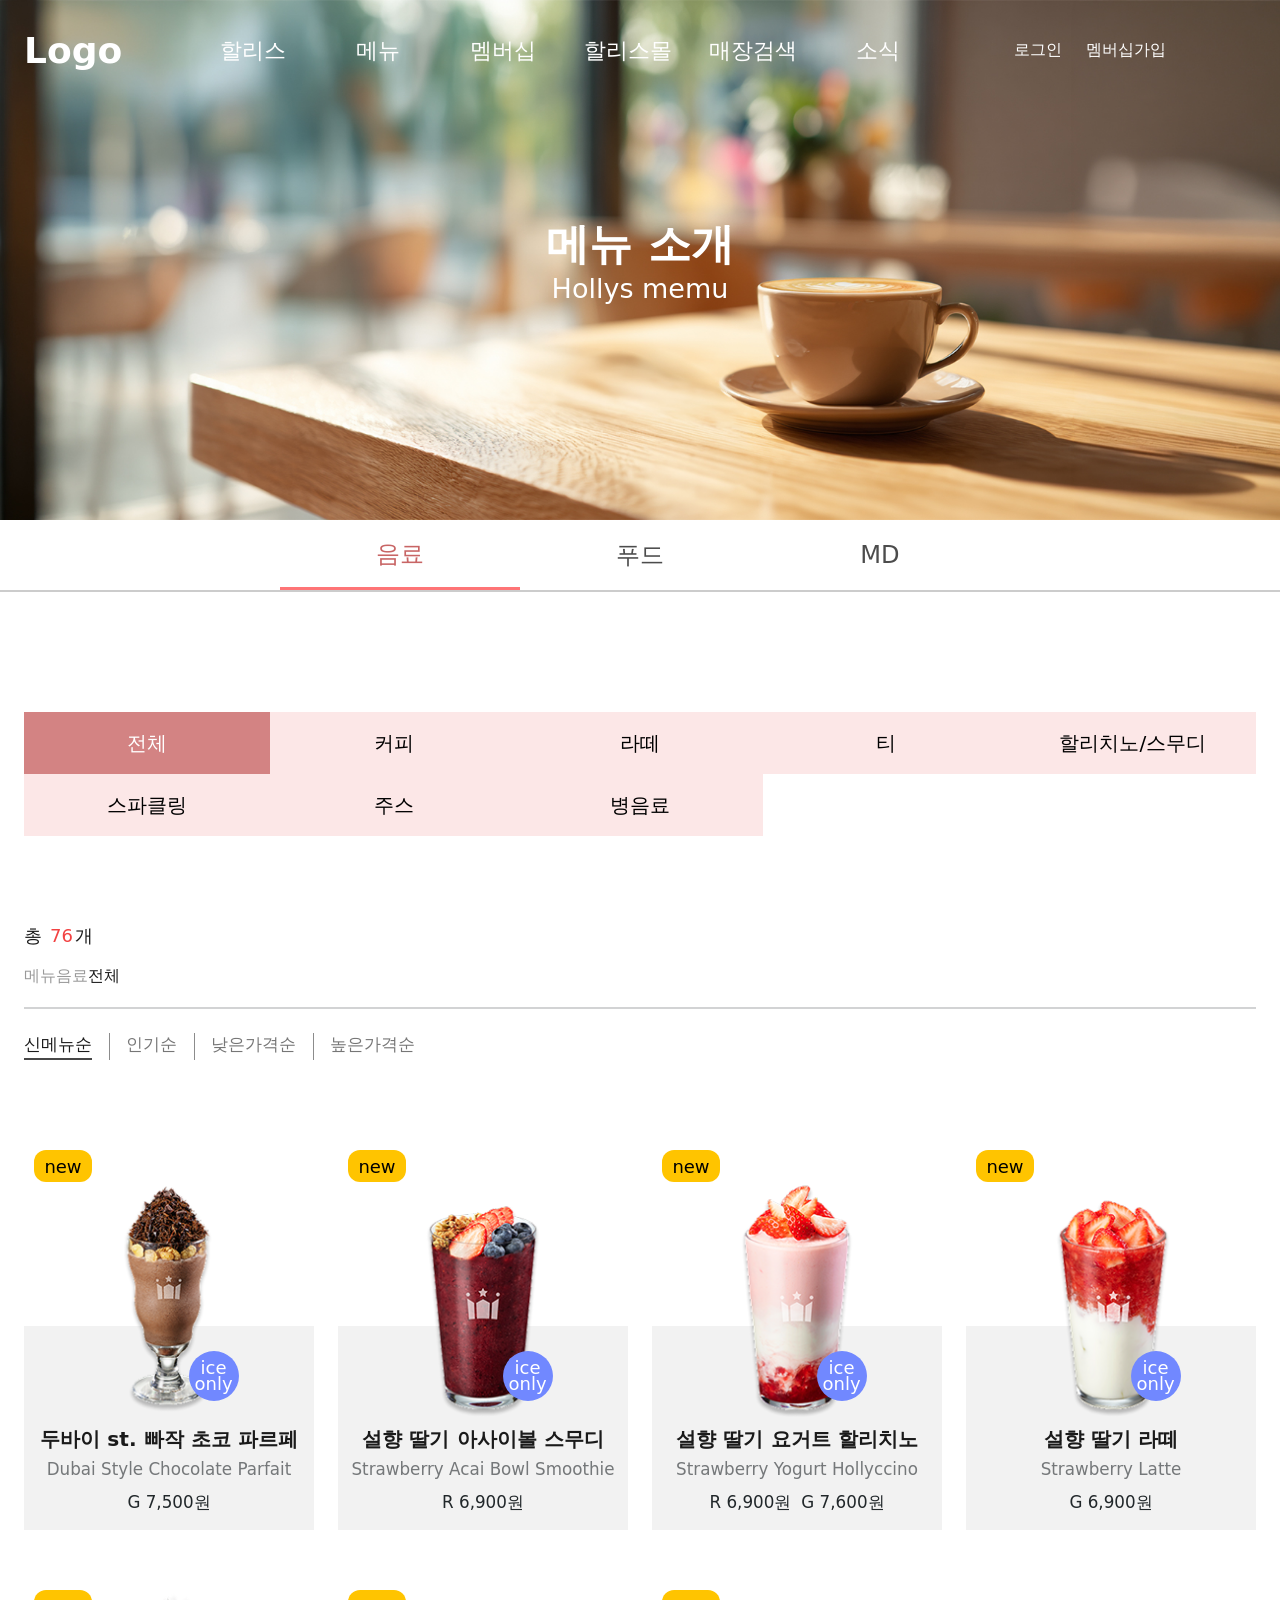
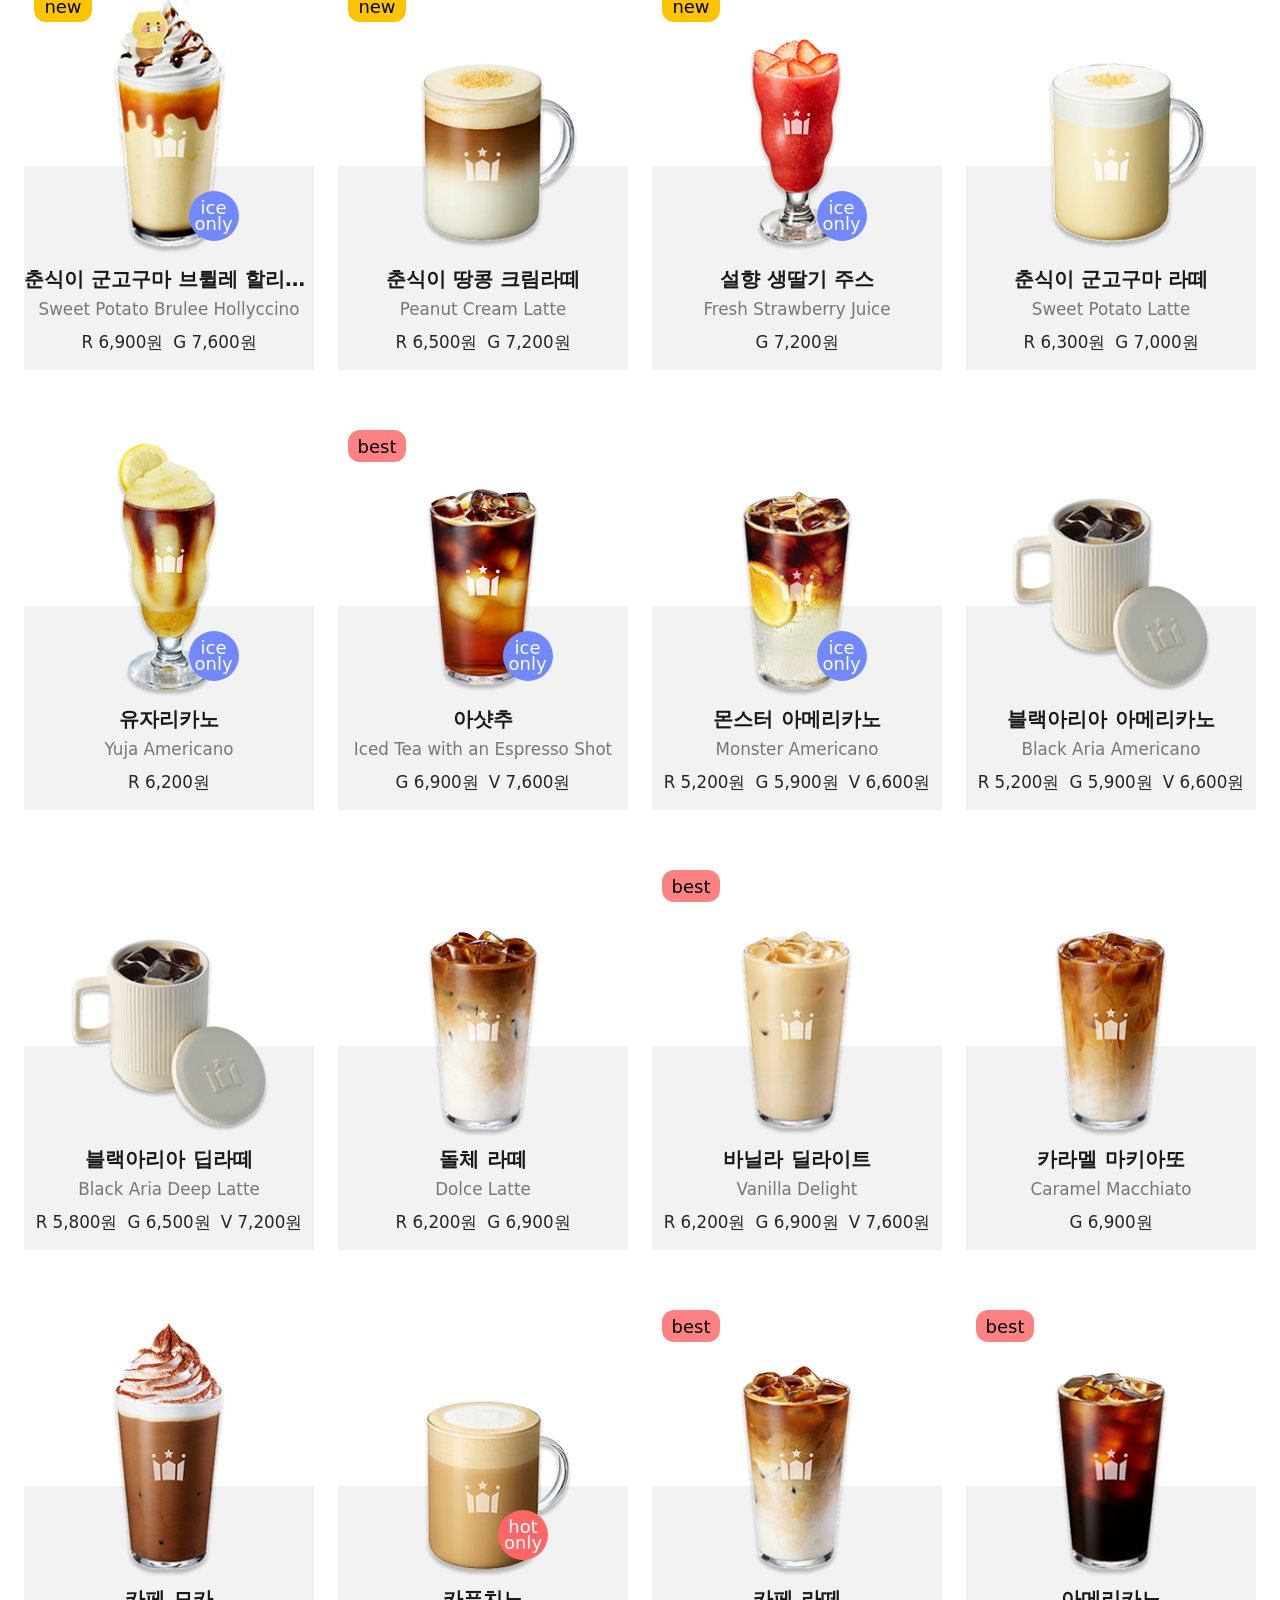
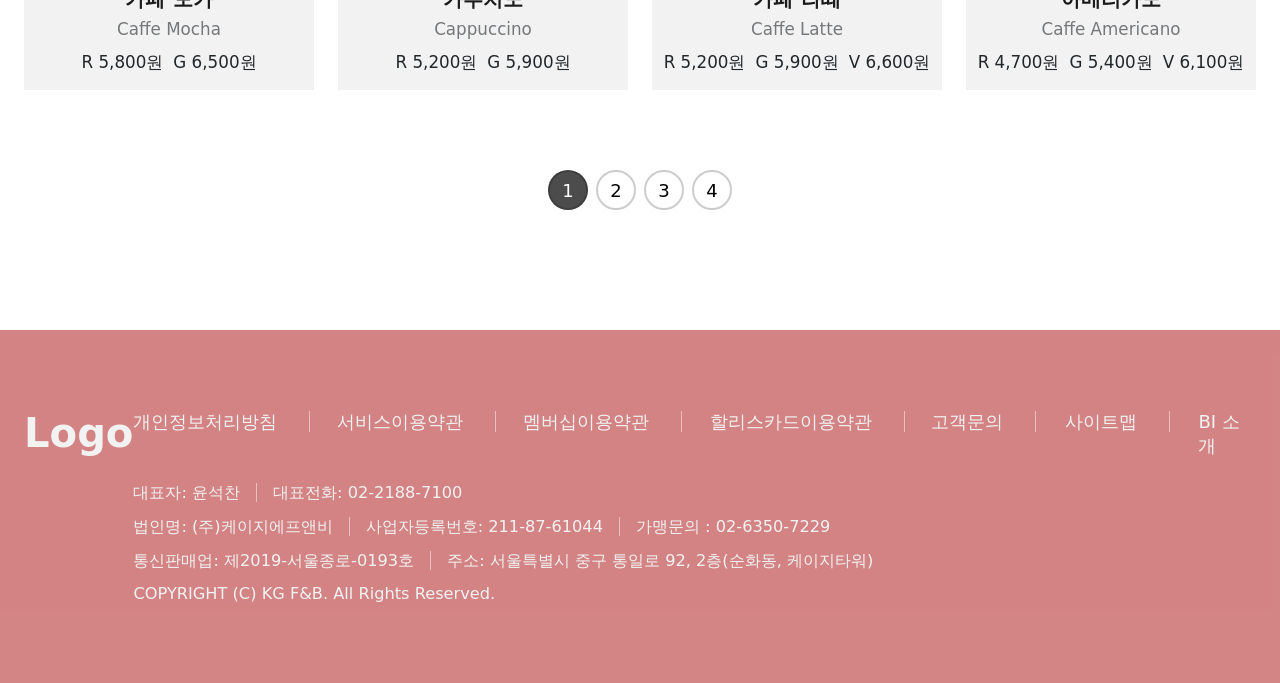
==== memu.html @ ed8d2bb0 "first commit" ====
<!DOCTYPE html>
<html lang="ko">

<head>
   <meta charset="UTF-8">
   <meta name="viewport" content="width=device-width, initial-scale=1.0">
   <meta property="og:title" content="할리스커피 리뉴얼 프로젝트">
   <meta name="keywords" content="할리스, 할리스커피, 카페, 시그니처 음료, 두바이 스타일, 스마트오더, 멤버십, 커피, , 카페라떼, 바닐라딜라이트">
   <meta name="author" content="Yebin - UI/UX Designer">
   <title>hollys</title>
   <link rel="shortcut icon" href="img/favicon.ico" type="image/x-icon">
   <link href="https://cdn.jsdelivr.net/gh/sun-typeface/SUIT@2/fonts/static/woff2/SUIT.css" rel="stylesheet">
   <!-- Basic Icons -->
   <link href="https://cdn.boxicons.com/3.0.8/fonts/basic/boxicons.min.css" rel="stylesheet">
   <!-- Filled Icons -->
   <link href="https://cdn.boxicons.com/3.0.8/fonts/filled/boxicons-filled.min.css" rel="stylesheet">
   <!-- Brand Icons -->
   <link href="https://cdn.boxicons.com/3.0.8/fonts/brands/boxicons-brands.min.css" rel="stylesheet">
   <link href="https://unpkg.com/aos@2.3.1/dist/aos.css" rel="stylesheet">
   <link rel="stylesheet" href="https://cdn.jsdelivr.net/npm/swiper@11/swiper-bundle.min.css" />
   <!-- common css -->
   <link rel="stylesheet" href="css/reset.css">
   <link rel="stylesheet" href="css/common.css">
   <link rel="stylesheet" href="css/common_media.css">
   <!-- 내 css -->
   <link rel="stylesheet" href="css/memu.css">
   <!-- 내 media css -->
   <link rel="stylesheet" href="css/memu_media.css">
   <script src="https://unpkg.com/aos@2.3.1/dist/aos.js"></script>
   <script defer src="https://cdn.jsdelivr.net/npm/@studio-freight/lenis/bundled/lenis.min.js"></script>
   <script src="https://cdn.jsdelivr.net/npm/swiper@11/swiper-bundle.min.js"></script>
   <script src="https://kit.fontawesome.com/588111e4fb.js" crossorigin="anonymous"></script>
   <!-- common js -->
   <script src="js/common.js"></script>
   <!-- 내 js -->
   <script src="js/memu_food_data.js"></script>
   <script src="js/memu.js"></script>
   <script src="js/memu_infocard.js"></script>
</head>

<body>
   <div class="wrap">
      <header id="site_header">
         <div class="inner">
            <div class="logo"><a href="index.html">Logo</a></div>
            <nav>
               <ul class="gnb">
                  <li><a href="#holys">할리스</a>
                     <ul class="sub">
                        <li><a href="#hollys_brand">브랜드 소개</a></li>
                        <li><a href="#hollys_bl">BI</a></li>
                        <li><a href="#hollys_b2b">B2B사업</a></li>
                     </ul>
                  </li>
                  <li><a href="memu.html">메뉴</a>
                     <ul class="sub">
                        <li><a href="memu.html#memu_drink">음료</a></li>
                        <li><a href="memu.html#memu_food">푸드</a></li>
                        <li><a href="memu.html#memu_md">MD</a></li>
                     </ul>
                  </li>
                  <li><a href="#membership">멤버십</a>
                     <ul class="sub">
                        <li><a href="#membership_benefit">앱 혜택</a></li>
                        <li><a href="#membership_grade">멤버십 등급</a></li>
                        <li><a href="#membership_faq">FAQ</a></li>
                     </ul>
                  </li>
                  <li><a href="#hollysmall">할리스몰</a>
                     <ul class="sub">
                        <li><a href="#hollysmall_hollyscard">할리스카드</a></li>
                        <li><a href="#hollysmall_hollyscon">할리스콘</a></li>
                        <li><a href="#hollysmall_smart_store">스마트스토어</a></li>
                     </ul>
                  </li>
                  <li><a href="#store">매장검색</a>
                     <ul class="sub">
                        <li><a href="#s_store">매장검색</a></li>
                     </ul>
                  </li>
                  <li><a href="#news">소식</a>
                     <ul class="sub">
                        <li><a href="#news_event">이벤트</a></li>
                        <li><a href="#news_notice">공지사항</a></li>
                        <li><a href="#news_inquiries">고객문의</a></li>
                     </ul>
                  </li>
               </ul> <!-- //.gnb -->
            </nav>
            <div class="m_menu" id="m_menu" aria-hidden="true">
               <div class="m_menu__overlay"></div>
               <div class="m_menu__panel" role="dialog" aria-modal="true" aria-label="모바일 메뉴">
                  <div class="m_menu__top">
                     <div class="m_menu__logo">Logo</div>
                     <button type="button" class="m_menu__close" aria-label="메뉴 닫기">
                        <i class="bx bx-x bx-flip-vertical"></i>
                     </button>
                  </div> <!-- //.m_menu__top -->

                  <ul class="m_gnb" id="m_gnb">
                     <li>
                        <button type="button" class="m_link">
                           마이페이지 <i class="fa-solid fa-chevron-down"></i>
                        </button>
                        <ul class="m_sub">
                           <li><a href="#my_info">- 정보 관리</a></li>
                           <li><a href="#my_membership">- 나의 멤버십</a></li>
                           <li><a href="#my_coupon">- 소지 쿠폰</a></li>
                           <li><a href="#my_hollyscard">- 나의 할리스카드</a></li>
                           <li><a href="#my_shoppingbag">- 장바구니</a></li>
                        </ul>
                     </li>
                     <li>
                        <button type="button" class="m_link">
                           할리스 <i class="fa-solid fa-chevron-down"></i>
                        </button>
                        <ul class="m_sub">
                           <li><a href="#hollys_brand">- 브랜드 소개</a></li>
                           <li><a href="#hollys_bl">- BI</a></li>
                           <li><a href="#hollys_b2b">- B2B사업</a></li>
                        </ul>
                     </li>

                     <li>
                        <button type="button" class="m_link">
                           메뉴 <i class="fa-solid fa-chevron-down"></i>
                        </button>
                        <ul class="m_sub">
                           <li><a href="memu.html#memu_drink">- 음료</a></li>
                           <li><a href="memu.html#memu_food">- 푸드</a></li>
                           <li><a href="memu.html#memu_md">- MD</a></li>
                        </ul>
                     </li>

                     <li>
                        <button type="button" class="m_link">
                           멤버십 <i class="fa-solid fa-chevron-down"></i>
                        </button>
                        <ul class="m_sub">
                           <li><a href="#membership_benefit">- 앱 혜택</a></li>
                           <li><a href="#membership_grade">- 멤버십 등급</a></li>
                           <li><a href="#membership_faq">- FAQ</a></li>
                        </ul>
                     </li>

                     <li>
                        <button type="button" class="m_link">
                           할리스몰 <i class="fa-solid fa-chevron-down"></i>
                        </button>
                        <ul class="m_sub">
                           <li><a href="#hollysmall_hollyscard">- 할리스카드</a></li>
                           <li><a href="#hollysmall_hollyscon">- 할리스콘</a></li>
                           <li><a href="#hollysmall_smart_store">- 스마트스토어</a></li>
                        </ul>
                     </li>

                     <li>
                        <button type="button" class="m_link">
                           매장찾기 <i class="fa-solid fa-chevron-down"></i>
                        </button>
                        <ul class="m_sub">
                           <li><a href="#s_store">- 매장검색</a></li>
                        </ul>
                     </li>

                     <li>
                        <button type="button" class="m_link">
                           소식 <i class="fa-solid fa-chevron-down"></i>
                        </button>
                        <ul class="m_sub">
                           <li><a href="#news_event">- 이벤트</a></li>
                           <li><a href="#news_notice">- 공지사항</a></li>
                           <li><a href="#news_inquiries">- 고객문의</a></li>
                        </ul>
                     </li>
                  </ul>

                  <div class="m_menu__bottom">
                     <div class="m_menu__cta">
                        <a href="#login" class="m_btn">멤버십 로그인</a>
                        <a href="#signup" class="m_btn m_btn--dark">멤버십 가입</a>
                     </div> <!-- //.m_menu__bottom -->

                     <ul class="m_menu__util">
                        <li class="m_lang_container">
                           <button type="button" class="m_lang_btn">
                              <i class="bx bx-globe-alt"></i>
                              <span>Language</span>
                              <i class="fa-solid fa-chevron-down"></i>
                           </button>
                           <ul class="m_lang_list">
                              <li><a href="#kor">한국어</a></li>
                              <li><a href="#eng">English</a></li>
                              <li><a href="#cha">中国语</a></li>
                           </ul>
                        </li>
                        <li><a href="#shoppingbag"><i class="bx bx-groceries"></i>장바구니</a></li>
                        <li><a href="#Help"><i class="fa-regular fa-circle-question"></i>도움말</a></li>
                        <li><a href="#conditions"><i class="fa-regular fa-circle-user"></i>서비스 이용 약관</a></li>
                     </ul>
                  </div> <!-- //.m_menu__bottom -->
               </div> <!-- //.m_menu__panel -->
            </div> <!-- //.m_menu -->
            <div class="h_right">
               <ul class="right_box">
                  <li><a href="#login">로그인</a></li>
                  <li><a href="#signup">멤버십가입</a></li>
                  <li data-label="마이페이지">
                     <a href="#mypage" class="icon-link">
                        <i class="bx bx-user"></i>
                     </a>
                  </li>
                  <li data-label="장바구니">
                     <a href="#shoppingbag" class="icon-link">
                        <i class="bx bx-shopping-bag"></i>
                     </a>
                  </li>
                  <li data-label="Language" class="lang_container">
                     <a href="javascript:void(0);" class="icon-link lang_btn">
                        <i class="bx bx-globe-alt"></i>
                     </a>
                     <ul class="lang_list">
                        <li><a href="#kor">한국어</a></li>
                        <li><a href="#eng">English</a></li>
                        <li><a href="#cha">中国语</a></li>
                     </ul>
                  </li>
                  <li>
                     <button type="button" class="ham" aria-controls="m_menu" aria-expanded="false">
                        <i class="bx bx-menu-wide"></i>
                     </button>
                  </li>
               </ul>
            </div>
         </div> <!-- //.inner -->
      </header>
      <main>
         <div class="container">
            <div class="top">
            <div class="bg">
               <div class="tit">
                  <h3>메뉴 소개</h3>
                  <p>Hollys memu</p>
               </div>
            </div> <!-- //.bg -->
            <div class="main_tab">
               <div class="inner">
                  <ul class="tab_list">
                     <li><button type="button" class="tab_btn on"  data-tab="memu_drink">음료</button></li>
                     <li><button type="button" class="tab_btn"  data-tab="memu_food">푸드</button></li>
                     <li><button type="button" class="tab_btn"  data-tab="memu_md">MD</button></li>
                  </ul>
               </div> <!-- //.inner -->
            </div> <!-- //main_tab -->
         </div> <!-- //.top -->
         <section  id="memu_drink" class="drink">
            <div class="inner">
               <h3>음료</h3>
               
               <div class="info_con">
                  <ul class="sub_tab">
                     <li><button type="button" class="all">전체</button></li>
                     <li><button type="button" class="caffe">커피</button></li>
                     <li><button type="button" class="latte">라떼</button></li>
                     <li><button type="button" class="tea">티</button></li>
                     <li><button type="button" class="hollyccino_smoothie">할리치노/스무디</button></li>
                     <li><button type="button" class="sparkling">스파클링</button></li>
                     <li><button type="button" class="juice">주스</button></li>
                     <li><button type="button" class="bottle">병음료</button></li>
                  </ul>
                  <div class="filter">
                     <div class="result">
                        <p><span>총</span><em>1</em><span>개</span></p>
                     </div> <!-- //.result -->
                     <div class="path">
                        <p>메뉴</p>
                        <i class="bx bx-chevron-right bx-flip-vertical"></i>
                        <p>음료</p>
                        <i class="bx bx-chevron-right bx-flip-vertical"></i>
                        <p>전체</p>
                     </div> <!-- //.path -->
                  </div> <!-- //.filter -->
                  <div class="sorting">
                     <ul>
                        <li><button type="button" class="new">신메뉴순</button></li>
                        <li><button type="button" class="best">인기순</button></li>
                        <li><button type="button" class="row_price">낮은가격순</button></li>
                        <li><button type="button" class="high_price">높은가격순</button></li>
                     </ul>
                  </div> <!-- //.sorting -->
               </div> <!-- //info_con -->
               <div class="memu_con">
                  <ul class="menu_list">
                     <li data-id="dubaiStyleParfait" class="menu_item new ice_only" data-cat="hollyccino_smoothie" data-price="7500" data-status="new">
                        <a href="#infocard">
                           <div class="img_box">
                              <img src="img/memu_drink/Dubai_Style_Chocolate_Parfait_img.png" alt="두바이 style 빠작 초코 파르페">
                           </div>
                           <div class="txt_box">
                              <div class="name_con">
                                 <strong class="name">두바이 st. 빠작 초코 파르페</strong>
                                 <p class="e_name">Dubai Style Chocolate Parfait</p>
                              </div>
                              <p class="price"><span>G 7,500원</span></p>
                           </div>
                           
                        </a>
                     </li>
                     <li data-id="acaiBowlSmoothie" class="menu_item new ice_only" data-cat="hollyccino_smoothie" data-price="6900" data-status="new">
                        <a href="#infocard">
                           <div class="img_box">
                              <img src="img/memu_drink/Strawberry_Acai_Bowl_Smoothie_img.png" alt="설향 딸기 아사이볼 스무디">
                           </div>
                           <div class="txt_box">
                              <div class="name_con">
                                 <strong class="name">설향 딸기 아사이볼 스무디</strong>
                                 <p class="e_name">Strawberry Acai Bowl Smoothie</p>
                              </div>
                              <p class="price"><span>R 6,900원</span></p>
                           </div>
                           
                        </a>
                     </li>
                     <li data-id="berryYogurtHollyccino" class="menu_item new ice_only" data-cat="hollyccino_smoothie" data-price="6900" data-status="new">
                        <a href="#infocard">
                           <div class="img_box">
                              <img src="img/memu_drink/Strawberry_Yogurt_Hollyccino_img.png" alt="설향 딸기 요거트 할리치노">
                           </div>
                           <div class="txt_box">
                              <div class="name_con">
                                 <strong class="name">설향 딸기 요거트 할리치노</strong>
                                 <p class="e_name">Strawberry Yogurt Hollyccino</p>
                              </div>
                              <p class="price"><span>R 6,900원</span><span>G 7,600원</span></p>
                           </div>
                           
                        </a>
                     </li>
                     <li data-id="strawberryJuice" class="menu_item new ice_only" data-cat="juice" data-price="7200">
                        <a href="#infocard">
                           <div class="img_box">
                              <img src="img/memu_drink/Fresh_Strawberry_Juice_img.png" alt="설향 생딸기 주스">
                           </div>
                           <div class="txt_box">
                              <div class="name_con">
                                 <strong class="name">설향 생딸기 주스</strong>
                                 <p class="e_name">Fresh Strawberry Juice</p>
                              </div>
                              <p class="price"><span>G 7,200원</span></p>
                           </div>
                           
                        </a>
                     </li>
                     <li data-id="strawberryLatte" class="menu_item new ice_only" data-cat="latte" data-price="6900" data-status="new">
                        <a href="#infocard">
                           <div class="img_box">
                              <img src="img/memu_drink/Strawberry_Latte_img.png" alt="설향 딸기 라떼">
                           </div>
                           <div class="txt_box">
                              <div class="name_con">
                                 <strong class="name">설향 딸기 라떼</strong>
                                 <p class="e_name">Strawberry Latte</p>
                              </div>
                              <p class="price"><span>G 6,900원</span></p>
                           </div>
                           
                        </a>
                     </li>
                     <li data-id="potatoBruleeHollyccino" class="menu_item new ice_only" data-cat="hollyccino_smoothie" data-price="6900" data-status="new">
                        <a href="#infocard">
                           <div class="img_box">
                              <img src="img/memu_drink/Sweet_Potato_Brulee_Hollyccino_img.png" alt="춘식이 군고구마 브륄레 할리치노">
                           </div>
                           <div class="txt_box">
                              <div class="name_con">
                                 <strong class="name">춘식이 군고구마 브륄레 할리치노</strong>
                                 <p class="e_name">Sweet Potato Brulee Hollyccino</p>
                              </div>
                              <p class="price"><span>R 6,900원</span><span>G 7,600원</span></p>
                           </div>
                        </a>
                     </li>
                     <li data-id="peanutCreamLatte" class="menu_item new" data-cat="caffe" data-price="6500" data-status="new">
                        <a href="#infocard">
                           <div class="img_box">
                              <img src="img/memu_drink/Peanut_Cream_Latte_img.png" alt="춘식이 땅콩 크림라떼">
                           </div>
                           <div class="txt_box">
                              <div class="name_con">
                                 <strong class="name">춘식이 땅콩 크림라떼</strong>
                                 <p class="e_name">Peanut Cream Latte</p>
                              </div>
                              <p class="price"><span>R 6,500원</span><span>G 7,200원</span></p>
                           </div>
                           
                        </a>
                     </li>
                     <li data-id="sweetPotatoLatte" class="menu_item" data-cat="latte" data-price="6300">
                        <a href="#infocard">
                           <div class="img_box">
                              <img src="img/memu_drink/Sweet_Potato_Latte_img.png" alt="춘식이 군고구마 라떼">
                           </div>
                           <div class="txt_box">
                              <div class="name_con">
                                 <strong class="name">춘식이 군고구마 라떼</strong>
                                 <p class="e_name">Sweet Potato Latte</p>
                              </div>
                              <p class="price"><span>R 6,300원</span><span>G 7,000원</span></p>
                           </div>
                           
                        </a>
                     </li>
                     <li data-id="yujaAmericano" class="menu_item ice_only" data-cat="caffe" data-price="6200">
                        <a href="#infocard">
                           <div class="img_box">
                              <img src="img/memu_drink/Yuja_Americano_img.png" alt="유자리카노">
                           </div>
                           <div class="txt_box">
                              <div class="name_con">
                                 <strong class="name">유자리카노</strong>
                                 <p class="e_name">Yuja Americano</p>
                              </div>
                              <p class="price"><span>R 6,200원</span></p>
                           </div>
                           
                        </a>
                     </li>
                     <li data-id="icedTeaEspressoShot" class="menu_item best ice_only" data-cat="caffe" data-price="6900" data-status="best">
                        <a href="#infocard">
                           <div class="img_box">
                              <img src="img/memu_drink/Iced_Tea_with_an_Espresso_Shot_img.png" alt="아샷추">
                           </div>
                           <div class="txt_box">
                              <div class="name_con">
                                 <strong class="name">아샷추</strong>
                                 <p class="e_name">Iced Tea with an Espresso Shot</p>
                              </div>
                              <p class="price"><span>G 6,900원</span><span>V 7,600원</span></p>
                           </div>
                           
                        </a>
                     </li>
                     <li data-id="monsterAmericano" class="menu_item ice_only" data-cat="caffe" data-price="5200">
                        <a href="#infocard">
                           <div class="img_box">
                              <img src="img/memu_drink/Monster_Americano_img.png" alt="몬스터 아메리카노">
                           </div>
                           <div class="txt_box">
                              <div class="name_con">
                                 <strong class="name">몬스터 아메리카노</strong>
                                 <p class="e_name">Monster Americano</p>
                              </div>
                              <p class="price"><span>R 5,200원</span><span>G 5,900원</span><span>V 6,600원</span></p>
                           </div>
                           
                        </a>
                     </li>
                     <li data-id="blackAria" class="menu_item" data-cat="caffe" data-price="5200">
                        <a href="#infocard">
                           <div class="img_box">
                              <img src="img/memu_drink/Black_Aria_Americano_img.png" alt="블랙아리아 아메리카노">
                           </div>
                           <div class="txt_box">
                              <div class="name_con">
                                 <strong class="name">블랙아리아 아메리카노</strong>
                                 <p class="e_name">Black Aria Americano</p>
                              </div>
                              <p class="price"><span>R 5,200원</span><span>G 5,900원</span><span>V 6,600원</span></p>
                           </div>
                           
                        </a>
                     </li>
                     <li data-id="blackAriaDeepLatte" class="menu_item" data-cat="caffe" data-price="5800">
                        <a href="#infocard">
                           <div class="img_box">
                              <img src="img/memu_drink/Black_Aria_Deep_Latte_img.png" alt="블랙아리아 딥라떼">
                           </div>
                           <div class="txt_box">
                              <div class="name_con">
                                 <strong class="name">블랙아리아 딥라떼</strong>
                                 <p class="e_name">Black Aria Deep Latte</p>
                              </div>
                              <p class="price"><span>R 5,800원</span><span>G 6,500원</span><span>V 7,200원</span></p>
                           </div>
                           
                        </a>
                     </li>
                     <li data-id="dolceLatte" class="menu_item" data-cat="caffe" data-price="6200">
                        <a href="#infocard">
                           <div class="img_box">
                              <img src="img/memu_drink/Dolce_Latte_img.png" alt="돌체 라떼">
                           </div>
                           <div class="txt_box">
                              <div class="name_con">
                                 <strong class="name">돌체 라떼</strong>
                                 <p class="e_name">Dolce Latte</p>
                              </div>
                              <p class="price"><span>R 6,200원</span><span>G 6,900원</span></p>
                           </div>
                           
                        </a>
                     </li>
                     <li data-id="vanillaDelight" class="menu_item best" data-cat="caffe" data-price="6200" data-status="best">
                        <a href="#infocard">
                           <div class="img_box">
                              <img src="img/memu_drink/Vanilla_Delight_img.png" alt="바닐라 딜라이트">
                           </div>
                           <div class="txt_box">
                              <div class="name_con">
                                 <strong class="name">바닐라 딜라이트</strong>
                                 <p class="e_name">Vanilla Delight</p>
                              </div>
                              <p class="price"><span>R 6,200원</span><span>G 6,900원</span><span>V 7,600원</span></p>
                           </div>
                        </a>
                     </li>
                     <li data-id="caramelMacchiato" class="menu_item" data-cat="caffe" data-price="6900">
                        <a href="#infocard">
                           <div class="img_box">
                              <img src="img/memu_drink/Caramel_Macchiato_img.png" alt="카라멜 마키아또">
                           </div>
                           <div class="txt_box">
                              <div class="name_con">
                                 <strong class="name">카라멜 마키아또</strong>
                                 <p class="e_name">Caramel Macchiato</p>
                              </div>
                              <p class="price"><span>G 6,900원</span></p>
                           </div>
                           
                        </a>
                     </li>
                     <li data-id="caffeMocha" class="menu_item" data-cat="caffe" data-price="5800">
                        <a href="#infocard">
                           <div class="img_box">
                              <img src="img/memu_drink/Caffe_Mocha_img.png" alt="카페 모카">
                           </div>
                           <div class="txt_box">
                              <div class="name_con">
                                 <strong class="name">카페 모카</strong>
                                 <p class="e_name">Caffe Mocha</p>
                              </div>
                              <p class="price"><span>R 5,800원</span><span>G 6,500원</span></p>
                           </div>
                           
                        </a>
                     </li>
                     <li data-id="cappuccino" class="menu_item hot_only" data-cat="caffe" data-price="5200">
                        <a href="#infocard">
                           <div class="img_box">
                              <img src="img/memu_drink/Cappuccino_img.png" alt="카푸치노">
                           </div>
                           <div class="txt_box">
                              <div class="name_con">
                                 <strong class="name">카푸치노</strong>
                                 <p class="e_name">Cappuccino</p>
                              </div>
                              <p class="price"><span>R 5,200원</span><span>G 5,900원</span></p>
                           </div>
                           
                        </a>
                     </li>
                     <li data-id="caffeLatte" class="menu_item best" data-cat="caffe" data-price="5200" data-status="best">
                        <a href="#infocard">
                           <div class="img_box">
                              <img src="img/memu_drink/Caffe_Latte_img.png" alt="카페 라떼">
                           </div>
                           <div class="txt_box">
                              <div class="name_con">
                                 <strong class="name">카페 라떼</strong>
                                 <p class="e_name">Caffe Latte</p>
                              </div>
                              <p class="price"><span>R 5,200원</span><span>G 5,900원</span><span>V 6,600원</span></p>
                           </div>
                           
                        </a>
                     </li>
                     <li data-id="americano" class="menu_item best" data-cat="caffe" data-price="4700" data-status="best">
                        <a href="#infocard">
                           <div class="img_box">
                              <img src="img/memu_drink/Caffe_Americano_img.png" alt="아메리카노">
                           </div>
                           <div class="txt_box">
                              <div class="name_con">
                                 <strong class="name">아메리카노</strong>
                                 <p class="e_name">Caffe Americano</p>
                              </div>
                              <p class="price"><span>R 4,700원</span><span>G 5,400원</span><span>V 6,100원</span></p>
                           </div>
                           
                        </a>
                     </li>
                     <li data-id="affogato" class="menu_item ice_only" data-cat="caffe" data-price="6200">
                        <a href="#infocard">
                           <div class="img_box">
                              <img src="img/memu_drink/Affogato_img.png" alt="아포가토">
                           </div>
                           <div class="txt_box">
                              <div class="name_con">
                                 <strong class="name">아포가토</strong>
                                 <p class="e_name">Affogato</p>
                              </div>
                              <p class="price"><span>6,200원</span></p>
                           </div>
                           
                        </a>
                     </li>
                     <li data-id="espresso" class="menu_item hot_only" data-cat="caffe" data-price="4500">
                        <a href="#infocard">
                           <div class="img_box">
                              <img src="img/memu_drink/Espresso_img.png" alt="에스프레소">
                           </div>
                           <div class="txt_box">
                              <div class="name_con">
                                 <strong class="name">에스프레소 (2샷)</strong>
                                 <p class="e_name">Espresso</p>
                              </div>
                              <p class="price"><span>4,500원</span></p>
                           </div>
                           
                        </a>
                     </li>
                     <li data-id="coldBrewDelight" class="menu_item ice_only" data-cat="caffe" data-price="5500">
                        <a href="#infocard">
                           <div class="img_box">
                              <img src="img/memu_drink/Cold_Brew_Delight_img.png" alt="콜드브루 딜라이트">
                           </div>
                           <div class="txt_box">
                              <div class="name_con">
                                 <strong class="name">콜드브루 딜라이트</strong>
                                 <p class="e_name">Cold Brew Delight</p>
                              </div>
                              <p class="price"><span>R 5,500원</span><span>G 7,200원</span><span>V 7,900원</span></p>
                           </div>
                           
                        </a>
                     </li>
                     <li data-id="coldBrewLatte" class="menu_item ice_only" data-cat="caffe" data-price="5600">
                        <a href="#infocard">
                           <div class="img_box">
                              <img src="img/memu_drink/Cold_Brew_Latte_img.png" alt="콜드브루 라떼">
                           </div>
                           <div class="txt_box">
                              <div class="name_con">
                                 <strong class="name">콜드브루 라떼</strong>
                                 <p class="e_name">Cold Brew Latte</p>
                              </div>
                              <p class="price"><span>R 5,600원</span><span>G 6,300원</span><span>V 7,000원</span></p>
                           </div>
                           
                        </a>
                     </li>
                     <li data-id="coldBrew" class="menu_item ice_only" data-cat="caffe" data-price="5000">
                        <a href="#infocard">
                           <div class="img_box">
                              <img src="img/memu_drink/Cold_Brew_img.png" alt="콜드브루">
                           </div>
                           <div class="txt_box">
                              <div class="name_con">
                                 <strong class="name">콜드브루</strong>
                                 <p class="e_name">Cold Brew</p>
                              </div>
                              <p class="price"><span>R 5,000원</span><span>G 5,700원</span><span>V 6,400원</span></p>
                           </div>
                           
                        </a>
                     </li>
                     <li data-id="icedTeaDecaf" class="menu_item ice_only" data-cat="caffe" data-price="5800">
                        <a href="#infocard">
                           <div class="img_box">
                              <img src="img/memu_drink/Iced_Tea_Decaf_Cold_Brew_img.png" alt="디카페인 콜드브루 아샷추">
                           </div>
                           <div class="txt_box">
                              <div class="name_con">
                                 <strong class="name">디카페인 콜드브루 아샷추</strong>
                                 <p class="e_name">Iced Tea + Decaf Cold Brew</p>
                              </div>
                              <p class="price"><span>G 5,800원</span><span>V 6,500원</span></p>
                           </div>
                           
                        </a>
                     </li>
                     <li data-id="decaf" class="menu_item" data-cat="caffe" data-price="5100">
                        <a href="#infocard">
                           <div class="img_box">
                              <img src="img/memu_drink/Decaf_Cold_Brew_img.png" alt="디카페인 콜드브루">
                           </div>
                           <div class="txt_box">
                              <div class="name_con">
                                 <strong class="name">디카페인 콜드브루</strong>
                                 <p class="e_name">Decaf Cold Brew</p>
                              </div>
                              <p class="price"><span>R 5,100원</span><span>G 5,800원</span><span>V 6,500원</span></p>
                           </div>
                           
                        </a>
                     </li>
                     <li data-id="decafLatte" class="menu_item" data-cat="caffe" data-price="5600">
                        <a href="#infocard">
                           <div class="img_box">
                              <img src="img/memu_drink/Decaf_Cold_Brew_Latte_img.png" alt="디카페인 콜드브루 라떼">
                           </div>
                           <div class="txt_box">
                              <div class="name_con">
                                 <strong class="name">디카페인 콜드브루 라떼</strong>
                                 <p class="e_name">Decaf Cold Brew Latte</p>
                              </div>
                              <p class="price"><span>R 5,600원</span><span>G 6,300원</span><span>V 7,000원</span></p>
                           </div>
                           
                        </a>
                     </li>
                     <li data-id="decafVanillaDelight" class="menu_item" data-cat="caffe" data-price="6600">
                        <a href="#infocard">
                           <div class="img_box">
                              <img src="img/memu_drink/Decaf_Cold_Brew_Vanilla_Delight_img.png"
                                 alt="디카페인 콜드브루 바닐라 딜라이트">
                           </div>
                           <div class="txt_box">
                              <div class="name_con">
                                 <strong class="name">디카페인 콜드브루 바닐라 딜라이트</strong>
                                 <p class="e_name">Decaf Cold Brew Vanilla Delight</p>
                              </div>
                              <p class="price"><span>R 6,600원</span><span>G 7,300원</span><span>V 8,000원</span></p>
                           </div>
                           
                        </a>
                     </li>
                     <li data-id="royalMilkBubble" class="menu_item ice_only" data-cat="latte" data-price="6000">
                        <a href="#infocard">
                           <div class="img_box">
                              <img src="img/memu_drink/Royal_Milk_Bubble_Tea_img.png" alt="로얄 밀크 버블티">
                           </div>
                           <div class="txt_box">
                              <div class="name_con">
                                 <strong class="name">로얄 밀크 버블티</strong>
                                 <p class="e_name">Royal Milk Bubble Tea</p>
                              </div>
                              <p class="price"><span>R 6,000원</span><span>G 6,700원</span></p>
                           </div>
                           
                        </a>
                     </li>
                     <li data-id="royalMilkTea" class="menu_item" data-cat="latte" data-price="6000">
                        <a href="#infocard">
                           <div class="img_box">
                              <img src="img/memu_drink/Royal_Milk_Tea_Latte_img.png" alt="로얄 밀크티 라떼">
                           </div>
                           <div class="txt_box">
                              <div class="name_con">
                                 <strong class="name">로얄 밀크티 라떼</strong>
                                 <p class="e_name">Royal Milk Tea Latte</p>
                              </div>
                              <p class="price"><span>R 6,000원</span><span>G 6,700원</span></p>
                           </div>
                           
                        </a>
                     </li>
                     <li data-id="blackSugarBubble" class="menu_item ice_only" data-cat="latte" data-price="5900">
                        <a href="#infocard">
                           <div class="img_box">
                              <img src="img/memu_drink/Black_Sugar_Bubble_Tea_img.png" alt="흑당 버블티">
                           </div>
                           <div class="txt_box">
                              <div class="name_con">
                                 <strong class="name">흑당 버블티</strong>
                                 <p class="e_name">Black Sugar Bubble Tea</p>
                              </div>
                              <p class="price"><span>R 5,900원</span><span>G 6,600원</span></p>
                           </div>
                           
                        </a>
                     </li>
                     <li data-id="matchaLatte" class="menu_item" data-cat="latte" data-price="6000">
                        <a href="#infocard">
                           <div class="img_box">
                              <img src="img/memu_drink/Jeju_Matcha_Latte_img.png" alt="제주 말차 라떼">
                           </div>
                           <div class="txt_box">
                              <div class="name_con">
                                 <strong class="name">제주 말차 라떼</strong>
                                 <p class="e_name">Jeju Matcha Latte</p>
                              </div>
                              <p class="price"><span>R 6,000원</span><span>G 6,700원</span></p>
                           </div>
                           
                        </a>
                     </li>
                     <li data-id="mintChoco" class="menu_item" data-cat="latte" data-price="6100">
                        <a href="#infocard">
                           <div class="img_box">
                              <img src="img/memu_drink/Mint_Chocolate_img.png" alt="민트초코">
                           </div>
                           <div class="txt_box">
                              <div class="name_con">
                                 <strong class="name">민트 초코</strong>
                                 <p class="e_name">Mint Chocolate</p>
                              </div>
                              <p class="price"><span>R 6,100원</span><span>G 6,800원</span></p>
                           </div>
                           
                        </a>
                     </li>
                     <li data-id="hotIcedChoco" class="menu_item best" data-cat="latte" data-price="5900" data-status="best">
                        <a href="#infocard">
                           <div class="img_box">
                              <img src="img/memu_drink/Chocolate_HOT_ICED_img.png" alt="핫 아이스 초코">
                           </div>
                           <div class="txt_box">
                              <div class="name_con">
                                 <strong class="name">핫/아이스 초코</strong>
                                 <p class="e_name">Chocolate HOT/ICED</p>
                              </div>
                              <p class="price"><span>R 5,900원</span><span>G 6,600원</span></p>
                           </div>
                           
                        </a>
                     </li>
                     <li data-id="whiteChoco" class="menu_item" data-cat="latte" data-price="5900">
                        <a href="#infocard">
                           <div class="img_box">
                              <img src="img/memu_drink/White_Chocolate_img.png" alt="화이트초코">
                           </div>
                           <div class="txt_box">
                              <div class="name_con">
                                 <strong class="name">화이트 초코</strong>
                                 <p class="e_name">White Chocolate</p>
                              </div>
                              <p class="price"><span>R 5,900원</span><span>G 6,600원</span></p>
                           </div>
                           
                        </a>
                     </li>
                     <li data-id="redCinnamonVin" class="menu_item" data-cat="tea" data-price="6300">
                        <a href="#infocard">
                           <div class="img_box">
                              <img src="img/memu_drink/Red_Cinnamon_Vin_Chaud_img.png" alt="레드 시나몬 뱅쇼">
                           </div>
                           <div class="txt_box">
                              <div class="name_con">
                                 <strong class="name">레드 시나몬 뱅쇼</strong>
                                 <p class="e_name">Red Cinnamon Vin Chaud</p>
                              </div>
                              <p class="price"><span>R 6,300원</span><span>G 7,000원</span><span>V 7,700원</span></p>
                           </div>
                        </a>
                     </li>
                     <li data-id="icedTea" class="menu_item best ice_only" data-cat="tea" data-price="4700" data-status="best">
                        <a href="#infocard">
                           <div class="img_box">
                              <img src="img/memu_drink/Iced_Tea_img.png" alt="아이스티">
                           </div>
                           <div class="txt_box">
                              <div class="name_con">
                                 <strong class="name">아이스티</strong>
                                 <p class="e_name">Iced Tea</p>
                              </div>
                              <p class="price"><span>G 4,700원</span><span>V 5,400원</span></p>
                           </div>
                           
                        </a>
                     </li>
                     <li data-id="honeyQuince" class="menu_item" data-cat="tea" data-price="5500">
                        <a href="#infocard">
                           <div class="img_box">
                              <img src="img/memu_drink/Honey_Quince_Tea_img.png" alt="꿀모과차">
                           </div>
                           <div class="txt_box">
                              <div class="name_con">
                                 <strong class="name">꿀모과차</strong>
                                 <p class="e_name">Honey Quince Tea</p>
                              </div>
                              <p class="price"><span>R 5,500원</span><span>G 6,200원</span><span>V 6,900원</span></p>
                           </div>
                           
                        </a>
                     </li>
                     <li data-id="lemonGinger" class="menu_item" data-cat="tea" data-price="5500">
                        <a href="#infocard">
                           <div class="img_box">
                              <img src="img/memu_drink/Lemon_Ginger_Tea_img.png" alt="레몬 생강차">
                           </div>
                           <div class="txt_box">
                              <div class="name_con">
                                 <strong class="name">레몬 생강차</strong>
                                 <p class="e_name">Lemon Ginger Tea</p>
                              </div>
                              <p class="price"><span>R 5,500원</span><span>G 6,200원</span><span>V 6,900원</span></p>
                           </div>
                           
                        </a>
                     </li>
                     <li data-id="jujubeGinger" class="menu_item" data-cat="tea" data-price="5500">
                        <a href="#infocard">
                           <div class="img_box">
                              <img src="img/memu_drink/Jujube_Ginger_Tea_img.png" alt="대추 생강차">
                           </div>
                           <div class="txt_box">
                              <div class="name_con">
                                 <strong class="name">대추 생강차</strong>
                                 <p class="e_name">Jujube Ginger Tea</p>
                              </div>
                              <p class="price"><span>R 5,500원</span><span>G 6,200원</span><span>V 6,900원</span></p>
                           </div>
                           
                        </a>
                     </li>
                     <li data-id="jejuLemonApple" class="menu_item best" data-cat="tea" data-status="best" data-price="5800">
                        <a href="#infocard">
                           <div class="img_box">
                              <img src="img/memu_drink/Jeju_Lemon_Apple_Tea_img.png" alt="제주 레몬 애플티">
                           </div>
                           <div class="txt_box">
                              <div class="name_con">
                                 <strong class="name">제주 레몬 애플티</strong>
                                 <p class="e_name">Jeju Lemon Apple Tea</p>
                              </div>
                              <p class="price"><span>R 5,800원</span><span>G 6,500원</span><span>V 7,200원</span></p>
                           </div>
                           
                        </a>
                     </li>
                     <li data-id="pinkPineappleChamomile" class="menu_item best" data-cat="tea" data-status="best" data-price="5700">
                        <a href="#infocard">
                           <div class="img_box">
                              <img src="img/memu_drink/Pink_Pineapple_Chamomile_Tea_img.png" alt="핑크 파인 캐모마일티">
                           </div>
                           <div class="txt_box">
                              <div class="name_con">
                                 <strong class="name">핑크 파인 캐모마일티</strong>
                                 <p class="e_name">Pink Pineapple Chamomile Tea</p>
                              </div>
                              <p class="price"><span>R 5,700원</span><span>G 6,400원</span><span>V 7,100원</span></p>
                           </div>
                           
                        </a>
                     </li>
                     <li data-id="yuzuChamomile" class="menu_item" data-cat="tea" data-price="5700">
                        <a href="#infocard">
                           <div class="img_box">
                              <img src="img/memu_drink/Yuzu_Chamomile_img.png" alt="유자 캐모마일">
                           </div>
                           <div class="txt_box">
                              <div class="name_con">
                                 <strong class="name">유자 캐모마일</strong>
                                 <p class="e_name">Yuzu Chamomile</p>
                              </div>
                              <p class="price"><span>R 5,700원</span><span>G 6,400원</span><span>V 7,100원</span></p>
                           </div>
                           
                        </a>
                     </li>
                     <li data-id="peachEarlGrey" class="menu_item best" data-cat="tea" data-price="5700" data-status="best">
                        <a href="#infocard">
                           <div class="img_box">
                              <img src="img/memu_drink/Peach_Earl_Grey_img.png" alt="복숭아 얼그레이">
                           </div>
                           <div class="txt_box">
                              <div class="name_con">
                                 <strong class="name">복숭아 얼그레이</strong>
                                 <p class="e_name">Peach Earl Grey</p>
                              </div>
                              <p class="price"><span>R 5,700원</span><span>G 6,400원</span><span>V 7,100원</span></p>
                           </div>
                           
                        </a>
                     </li>
                     <li data-id="redGrapefruit" class="menu_item" data-cat="tea" data-price="5300">
                        <a href="#infocard">
                           <div class="img_box">
                              <img src="img/memu_drink/Red_Grapefruit_Tea_img.png" alt="홍자몽차">
                           </div>
                           <div class="txt_box">
                              <div class="name_con">
                                 <strong class="name">홍자몽차</strong>
                                 <p class="e_name">Red Grapefruit Tea</p>
                              </div>
                              <p class="price"><span>R 5,300원</span><span>G 6,000원</span><span>V 6,700원</span></p>
                           </div>
                           
                        </a>
                     </li>
                     <li data-id="hanrabongtangerine" class="menu_item" data-cat="tea" data-price="5300">
                        <a href="#infocard">
                           <div class="img_box">
                              <img src="img/memu_drink/jeju_Hanrabong_tangerine_tea_img.png" alt="제주 한라봉 감귤차">
                           </div>
                           <div class="txt_box">
                              <div class="name_con">
                                 <strong class="name">제주 한라봉 감귤차</strong>
                                 <p class="e_name">jeju Hanrabong tangerine tea</p>
                              </div>
                              <p class="price"><span>R 5,300원</span><span>G 6,000원</span><span>V 6,700원</span></p>
                           </div>
                           
                        </a>
                     </li>
                     <li data-id="goheungYuzu" class="menu_item" data-cat="tea" data-price="5300">
                        <a href="#infocard">
                           <div class="img_box">
                              <img src="img/memu_drink/Goheung_Yuzu_Tea_img.png" alt="고흥 유자차">
                           </div>
                           <div class="txt_box">
                              <div class="name_con">
                                 <strong class="name">고흥 유자차</strong>
                                 <p class="e_name">Goheung Yuzu Tea</p>
                              </div>
                              <p class="price"><span>R 5,300원</span><span>G 6,000원</span><span>V 6,700원</span></p>
                           </div>
                           
                        </a>
                     </li>
                     <li data-id="greenTea" class="menu_item" data-cat="tea" data-price="4900">
                        <a href="#infocard">
                           <div class="img_box">
                              <img src="img/memu_drink/Green_Tea_img.png" alt="해남 녹차">
                           </div>
                           <div class="txt_box">
                              <div class="name_con">
                                 <strong class="name">해남 녹차</strong>
                                 <p class="e_name">Green Tea</p>
                              </div>
                              <p class="price"><span>G 4,900원</span></p>
                           </div>
                           
                        </a>
                     </li>
                     <li data-id="peppermint" class="menu_item" data-cat="tea" data-price="4900">
                        <a href="#infocard">
                           <div class="img_box">
                              <img src="img/memu_drink/Peppermint_Tea_img.png" alt="페퍼민트">
                           </div>
                           <div class="txt_box">
                              <div class="name_con">
                                 <strong class="name">페퍼민트</strong>
                                 <p class="e_name">Peppermint Tea</p>
                              </div>
                              <p class="price"><span>G 4,900원</span></p>
                           </div>
                           
                        </a>
                     </li>
                     <li data-id="chamomile" class="menu_item" data-cat="tea" data-price="4900">
                        <a href="#infocard">
                           <div class="img_box">
                              <img src="img/memu_drink/Chamomile_img.png" alt="캐모마일">
                           </div>
                           <div class="txt_box">
                              <div class="name_con">
                                 <strong class="name">캐모마일</strong>
                                 <p class="e_name">Chamomile</p>
                              </div>
                              <p class="price"><span>G 4,900원</span></p>
                           </div>
                           
                        </a>
                     </li>
                     <li data-id="earlGrey" class="menu_item" data-cat="tea" data-price="4900">
                        <a href="#infocard">
                           <div class="img_box">
                              <img src="img/memu_drink/Earl_Grey_img.png" alt="얼그레이">
                           </div>
                           <div class="txt_box">
                              <div class="name_con">
                                 <strong class="name">얼그레이</strong>
                                 <p class="e_name">Earl Grey</p>
                              </div>
                              <p class="price"><span>G 4,900원</span></p>
                           </div>
                           
                        </a>
                     </li>
                     <li data-id="doublechocochipHollyccino" class="menu_item ice_only" data-cat="hollyccino_smoothie" data-price="6400">
                        <a href="#infocard">
                           <div class="img_box">
                              <img src="img/memu_drink/Double_chocochip_Hollyccino_img.png" alt="더블 초코칩 할리치노">
                           </div>
                           <div class="txt_box">
                              <div class="name_con">
                                 <strong class="name">더블 초코칩 할리치노</strong>
                                 <p class="e_name">Double Chocochip Hollyccino</p>
                              </div>
                              <p class="price"><span>R 6,400원</span><span>G 7,100원</span></p>
                           </div>
                           
                        </a>
                     </li>
                     <li data-id="matchaHollyccino" class="menu_item ice_only" data-cat="hollyccino_smoothie" data-price="6400">
                        <a href="#infocard">
                           <div class="img_box">
                              <img src="img/memu_drink/Jeju_Matcha_Hollyccino_img.png" alt="제주 말차 할리치노">
                           </div>
                           <div class="txt_box">
                              <div class="name_con">
                                 <strong class="name">제주 말차 할리치노</strong>
                                 <p class="e_name">Jeju Matcha Hollyccino</p>
                              </div>
                              <p class="price"><span>R 6,400원</span><span>G 7,100원</span></p>
                           </div>
                           
                        </a>
                     </li>
                     <li data-id="coldbrewHollyccino" class="menu_item ice_only" data-cat="hollyccino_smoothie" data-price="6400">
                        <a href="#infocard">
                           <div class="img_box">
                              <img src="img/memu_drink/Coldbrew_Hollyccino_img.png" alt="콜드브루 할리치노">
                           </div>
                           <div class="txt_box">
                              <div class="name_con">
                                 <strong class="name">콜드브루 할리치노</strong>
                                 <p class="e_name">Coldbrew Hollyccino</p>
                              </div>
                              <p class="price"><span>R 6,400원</span><span>G 7,100원</span></p>
                           </div>
                           
                        </a>
                     </li>
                     <li data-id="mintChocochipHollyccino" class="menu_item ice_only" data-cat="hollyccino_smoothie" data-price="6400">
                        <a href="#infocard">
                           <div class="img_box">
                              <img src="img/memu_drink/Mint_Chocochip_Hollyccino_img.png" alt="민트 초코칩 할리치노">
                           </div>
                           <div class="txt_box">
                              <div class="name_con">
                                 <strong class="name">민트 초코칩 할리치노</strong>
                                 <p class="e_name">Mint Chocochip Hollyccino</p>
                              </div>
                              <p class="price"><span>R 6,400원</span><span>G 7,100원</span></p>
                           </div>
                           
                        </a>
                     </li>
                     <li data-id="berryCheeseCakeHollyccino" class="menu_item best ice_only" data-cat="hollyccino_smoothie" data-price="6400" data-status="best">
                        <a href="#infocard">
                           <div class="img_box">
                              <img src="img/memu_drink/Strawberry_Cheese_Cake_Hollyccino_img.png" alt="딸기 치즈케익 할리치노">
                           </div>
                           <div class="txt_box">
                              <div class="name_con">
                                 <strong class="name">딸기 치즈케익 할리치노</strong>
                                 <p class="e_name">Strawberry Cheese Cake Hollyccino</p>
                              </div>
                              <p class="price"><span>R 6,400원</span><span>G 7,100원</span></p>
                           </div>
                           
                        </a>
                     </li>
                     <li data-id="YogurtHollyccino" class="menu_item ice_only" data-cat="hollyccino_smoothie" data-price="6400">
                        <a href="#infocard">
                           <div class="img_box">
                              <img src="img/memu_drink/Plain_Yogurt_Hollyccino_img.png" alt="플레인 요거트 할리치노">
                           </div>
                           <div class="txt_box">
                              <div class="name_con">
                                 <strong class="name">플레인 요거트 할리치노</strong>
                                 <p class="e_name">Plain Yogurt Hollyccino</p>
                              </div>
                              <p class="price"><span>R 6,400원</span><span>G 7,100원</span></p>
                           </div>
                           
                        </a>
                     </li>
                     <li data-id="peachStrawberryBlended" class="menu_item ice_only" data-cat="hollyccino_smoothie" data-price="5900">
                        <a href="#infocard">
                           <div class="img_box">
                              <img src="img/memu_drink/Peach_Strawberry_Blended_img.png" alt="피치 딸기 블렌디드">
                           </div>
                           <div class="txt_box">
                              <div class="name_con">
                                 <strong class="name">피치 딸기 블렌디드</strong>
                                 <p class="e_name">Peach Strawberry Blended</p>
                              </div>
                              <p class="price"><span>R 5,900원</span></p>
                           </div>
                        </a>
                     </li>
                     <li data-id="appleMangoSmoothie" class="menu_item ice_only" data-cat="hollyccino_smoothie" data-price="6500">
                        <a href="#infocard">
                           <div class="img_box">
                              <img src="img/memu_drink/Apple_Mango_Smoothie_img.png" alt="애플망고 스무디">
                           </div>
                           <div class="txt_box">
                              <div class="name_con">
                                 <strong class="name">애플망고 스무디</strong>
                                 <p class="e_name">Apple Mango Smoothie</p>
                              </div>
                              <p class="price"><span>R 6,500원</span></p>
                           </div>
                        </a>
                     </li>
                     <li data-id="berrySmoothie" class="menu_item ice_only" data-cat="hollyccino_smoothie" data-price="6500">
                        <a href="#infocard">
                           <div class="img_box">
                              <img src="img/memu_drink/Strawberry_Smoothie_img.png" alt="딸기 스무디">
                           </div>
                           <div class="txt_box">
                              <div class="name_con">
                                 <strong class="name">딸기 스무디</strong>
                                 <p class="e_name">Strawberry Smoothie</p>
                              </div>
                              <p class="price"><span>R 6,500원</span></p>
                           </div>
                        </a>
                     </li>
                     <li data-id="lemonade" class="menu_item ice_only" data-cat="sparkling" data-price="5500">
                        <a href="#infocard">
                           <div class="img_box">
                              <img src="img/memu_drink/Lemonade_img.png" alt="레몬에이드">
                           </div>
                           <div class="txt_box">
                              <div class="name_con">
                                 <strong class="name">레몬에이드</strong>
                                 <p class="e_name">Lemonade</p>
                              </div>
                              <p class="price"><span>G 5,500원</span></p>
                           </div>
                           
                        </a>
                     </li>
                     <li data-id="yuzuGrapefruitSparkling" class="menu_item ice_only" data-cat="sparkling" data-price="6200">
                        <a href="#infocard">
                           <div class="img_box">
                              <img src="img/memu_drink/Yuzu_Grapefruit_Sparkling_img.png" alt="유자몽 스파클링">
                           </div>
                           <div class="txt_box">
                              <div class="name_con">
                                 <strong class="name">유자몽 스파클링</strong>
                                 <p class="e_name">Yuzu Grapefruit Sparkling</p>
                              </div>
                              <p class="price"><span>G 6,200원</span></p>
                           </div>
                           
                        </a>
                     </li>
                     <li data-id="peachPlumSparkling" class="menu_item best ice_only" data-cat="sparkling" data-price="6200" data-status="best">
                        <a href="#infocard">
                           <div class="img_box">
                              <img src="img/memu_drink/Peach_Plum_Sparkling_img.png" alt="복숭아 자두 스파클링">
                           </div>
                           <div class="txt_box">
                              <div class="name_con">
                                 <strong class="name">복숭아 자두 스파클링</strong>
                                 <p class="e_name">Peach Plum Sparkling</p>
                              </div>
                              <p class="price"><span>G 6,200원</span></p>
                           </div>
                           
                        </a>
                     </li>
                     <li data-id="greenGrapeSparkling" class="menu_item ice_only" data-cat="sparkling" data-price="6200">
                        <a href="#infocard">
                           <div class="img_box">
                              <img src="img/memu_drink/Green_Grape_Sparkling_img.png" alt="청포도 스파클링">
                           </div>
                           <div class="txt_box">
                              <div class="name_con">
                                 <strong class="name">청포도 스파클링</strong>
                                 <p class="e_name">Green Grape Sparkling</p>
                              </div>
                              <p class="price"><span>G 6,200원</span></p>
                           </div>
                           
                        </a>
                     </li>
                     <li data-id="orangeGrapefruitJuice" class="menu_item ice_only" data-cat="juice" data-price="6600">
                        <a href="#infocard">
                           <div class="img_box">
                              <img src="img/memu_drink/Orange_Grapefruit_Juice_img.png" alt="오렌지 자몽 생과일 주스">
                           </div>
                           <div class="txt_box">
                              <div class="name_con">
                                 <strong class="name">오렌지 자몽 생과일 주스</strong>
                                 <p class="e_name">Orange Grapefruit Juice</p>
                              </div>
                              <p class="price"><span>G 6,600원</span></p>
                           </div>
                           
                        </a>
                     </li>
                     <li data-id="tomatoJuice" class="menu_item ice_only" data-cat="juice" data-price="6600">
                        <a href="#infocard">
                           <div class="img_box">
                              <img src="img/memu_drink/Tomato_Juice_img.png" alt="토마토 생과일 주스">
                           </div>
                           <div class="txt_box">
                              <div class="name_con">
                                 <strong class="name">토마토 생과일 주스</strong>
                                 <p class="e_name">Tomato Juice</p>
                              </div>
                              <p class="price"><span>G 6,600원</span></p>
                           </div>
                           
                        </a>
                     </li>
                     <li data-id="appleBeetJuice" class="menu_item ice_only" data-cat="juice" data-price="6200">
                        <a href="#infocard">
                           <div class="img_box">
                              <img src="img/memu_drink/Apple_Beet_Juice_img.png" alt="사과 비트 착즙 주스">
                           </div>
                           <div class="txt_box">
                              <div class="name_con">
                                 <strong class="name">사과 비트 착즙 주스</strong>
                                 <p class="e_name">Apple Beet Juice</p>
                              </div>
                              <p class="price"><span>R 6,200원</span></p>
                           </div>
                           
                        </a>
                     </li>
                     <li data-id="orangeCarrotJuice" class="menu_item ice_only" data-cat="juice" data-price="6200">
                        <a href="#infocard">
                           <div class="img_box">
                              <img src="img/memu_drink/Orange_Carrot_Juice_img.png" alt="오렌지 당근 착즙 주스">
                           </div>
                           <div class="txt_box">
                              <div class="name_con">
                                 <strong class="name">오렌지 당근 착즙 주스</strong>
                                 <p class="e_name">Orange Carrot Juice</p>
                              </div>
                              <p class="price"><span>R 6,200원</span></p>
                           </div>
                           
                        </a>
                     </li>
                     <li data-id="greenGrapeKaleJuice" class="menu_item ice_only" data-cat="juice" data-price="6200">
                        <a href="#infocard">
                           <div class="img_box">
                              <img src="img/memu_drink/Green_Grape_Kale_Juice_img.png" alt="청포도 케일 착즙 주스">
                           </div>
                           <div class="txt_box">
                              <div class="name_con">
                                 <strong class="name">청포도 케일 착즙 주스</strong>
                                 <p class="e_name">Green Grape Kale Juice</p>
                              </div>
                              <p class="price"><span>R 6,200원</span></p>
                           </div>
                           
                        </a>
                     </li>
                     <li data-id="smooviApple" class="menu_item ice_only" data-cat="bottle" data-price="4500">
                        <a href="#infocard">
                           <div class="img_box">
                              <img src="img/memu_drink/Smoovi_Apple_img.png" alt="스무비 애플">
                           </div>
                           <div class="txt_box">
                              <div class="name_con">
                                 <strong class="name">스무비 애플</strong>
                                 <p class="e_name">Smoovi Apple</p>
                              </div>
                              <p class="price"><span>4,500원</span></p>
                           </div>
                           
                        </a>
                     </li>
                     <li data-id="smooviOrange" class="menu_item ice_only" data-cat="bottle" data-price="4500">
                        <a href="#infocard">
                           <div class="img_box">
                              <img src="img/memu_drink/Smoovi_Orange_img.png" alt="스무비 오렌지">
                           </div>
                           <div class="txt_box">
                              <div class="name_con">
                                 <strong class="name">스무비 오렌지</strong>
                                 <p class="e_name">Smoovi Orange</p>
                              </div>
                              <p class="price"><span>4,500원</span></p>
                           </div>
                           
                        </a>
                     </li>
                     <li data-id="kombuchaShineMuscat" class="menu_item ice_only" data-cat="bottle" data-price="3900">
                        <a href="#infocard">
                           <div class="img_box">
                              <img src="img/memu_drink/Kombucha_Shine_Muscat_img.png" alt="할리스 콤부차 샤인머스캣">
                           </div>
                           <div class="txt_box">
                              <div class="name_con">
                                 <strong class="name">할리스 콤부차 샤인머스캣</strong>
                                 <p class="e_name">Kombucha Shine Muscat</p>
                              </div>
                              <p class="price"><span>3,900원</span></p>
                           </div>
                           
                        </a>
                     </li>
                     <li data-id="kombuchaPeachberry" class="menu_item ice_only" data-cat="bottle" data-price="3900">
                        <a href="#infocard">
                           <div class="img_box">
                              <img src="img/memu_drink/Kombucha_Peach_Strawberry_img.png" alt="할리스 콤부차 피치딸기">
                           </div>
                           <div class="txt_box">
                              <div class="name_con">
                                 <strong class="name">할리스 콤부차 피치딸기</strong>
                                 <p class="e_name">Kombucha Peach Strawberry</p>
                              </div>
                              <p class="price"><span>3,900원</span></p>
                           </div>
                           
                        </a>
                     </li>
                     <li data-id="sparklingWaterLemonLime" class="menu_item ice_only" data-cat="bottle" data-price="2900">
                        <a href="#infocard">
                           <div class="img_box">
                              <img src="img/memu_drink/Sparkling_Water_Lemon_Lime_img.png" alt="할리스 탄산수 레몬 라임">
                           </div>
                           <div class="txt_box">
                              <div class="name_con">
                                 <strong class="name">할리스 탄산수 레몬 라임</strong>
                                 <p class="e_name">Sparkling Water Lemon Lime</p>
                              </div>
                              <p class="price"><span>2,900원</span></p>
                           </div>
                           
                        </a>
                     </li>
                     <li data-id="sparklingwaterPlain" class="menu_item ice_only" data-cat="bottle" data-price="2900">
                        <a href="#infocard">
                           <div class="img_box">
                              <img src="img/memu_drink/Sparkling_water_Plain_img.png" alt="할리스 탄산수 플레인">
                           </div>
                           <div class="txt_box">
                              <div class="name_con">
                                 <strong class="name">할리스 탄산수 플레인</strong>
                                 <p class="e_name">Sparkling water Plain</p>
                              </div>
                              <p class="price"><span>2,900원</span></p>
                           </div>
                           
                        </a>
                     </li>
                  </ul>
               </div> <!-- //.memu_con -->
               <div class="pagenation">
                  <div class="left">
                     <button type="button"><i class="bx bx-chevrons-left"></i></button>
                     <button type="button"><i class="bx bx-chevron-left"></i></button>
                  </div> <!-- //.left -->
                  <div class="num_page">
                     <button type="button">1</button>
                     <button type="button">2</button>
                     <button type="button">3</button>
                     <button type="button">4</button>
                     <button type="button">5</button>
                  </div> <!-- //.num_page -->
                  <div class="right">
                     <button type="button"><i class="bx bx-chevron-right"></i></button>
                     <button type="button"><i class="bx bx-chevrons-right"></i></button>
                  </div> <!-- //.right -->
               </div> <!-- //.pagenation -->
            </div> <!-- //.inner -->
         </section>
         <section id="memu_food" class="food">
            <div class="inner">
               <h3>푸드</h3>
               <div class="info_con">
                  <ul class="sub_tab">
                     <li><button type="button" class="all">전체</button></li>
                     <li><button type="button" class="bakery">베이커리</button></li>
                     <li><button type="button" class="delhi">델리</button></li>
                     <li><button type="button" class="cake">케이크</button></li>
                     <li><button type="button" class="snacks">스낵</button></li>
                  </ul>
                  <div class="filter">
                     <div class="result">
                        <p><span>총</span><em>0</em><span>개</span></p>
                     </div> <!-- //.result -->
                     <div class="path">
                        <p>메뉴</p>
                        <i class="bx bx-chevron-right bx-flip-vertical"></i>
                        <p>음료</p>
                        <i class="bx bx-chevron-right bx-flip-vertical"></i>
                        <p>전체</p>
                     </div> <!-- //.path -->
                  </div> <!-- //.filter -->
                  <div class="sorting">
                     <ul>
                        <li><button type="button" class="new">신메뉴순</button></li>
                        <li><button type="button" class="best">인기순</button></li>
                        <li><button type="button" class="row_price">낮은가격순</button></li>
                        <li><button type="button" class="high_price">높은가격순</button></li>
                     </ul>
                  </div> <!-- //.sorting -->
               </div> <!-- //info_con -->
               <div class="memu_con">
                  <ul class="menu_list">
                     <li class="menu_item new" data-cat="bakery" data-price="7900" data-status="new">
                        <a href="#infocard">
                           <div class="img_box">
                              <img src="img/memu_drink/Dubai_Style_Chewy_Chocolate_Bread_img.png" alt="두바이 쫀득 초코식빵">
                           </div>
                           <div class="txt_box">
                              <div class="name_con">
                                 <strong class="name">두바이 쫀득 초코식빵</strong>
                                 <p class="e_name">Dubai Style Chewy Chocolate Bread</p>
                              </div>
                              <p class="price"><span>7,900원</span></p>
                           </div>
                        </a>
                     </li>
                  </ul>
               </div> <!-- //.memu_con -->
            </div> <!-- //.inner -->
            <div class="pagenation">
               <div class="left">
                  <button type="button"><i class="bx bx-chevrons-left"></i></button>
                  <button type="button"><i class="bx bx-chevron-left"></i></button>
               </div> <!-- //.left -->
               <div class="num_page">
                  <button type="button">1</button>
                  <button type="button">2</button>
                  <button type="button">3</button>
                  <button type="button">4</button>
                  <button type="button">5</button>
               </div> <!-- //.num_page -->
               <div class="right">
                  <button type="button"><i class="bx bx-chevron-right"></i></button>
                  <button type="button"><i class="bx bx-chevrons-right"></i></button>
               </div> <!-- //.right -->
            </div> <!-- //.pagenation -->
         </section>
         <section id="memu_md" class="md">
            <div class="inner">
               <h3>MD</h3>
               <div class="info_con">
                  <ul class="sub_tab">
                     <li><button type="button" class="all">전체</button></li>
                     <li><button type="button" class="life_style">라이프 스타일</button></li>
                     <li><button type="button" class="coffee_beans">원두</button></li>
                     <li><button type="button" class="Stick_drip bag">스틱/드립백</button></li>
                     <li><button type="button" class="tumbler">텀블러</button></li>
                     <li><button type="button" class="mugs_glasses">머그컵/글라스</button></li>
                  </ul>
                  <div class="filter">
                     <div class="result">
                        <p><span>총</span><em>0</em><span>개</span></p>
                     </div> <!-- //.result -->
                     <div class="path">
                        <p>메뉴</p>
                        <i class="bx bx-chevron-right bx-flip-vertical"></i>
                        <p>음료</p>
                        <i class="bx bx-chevron-right bx-flip-vertical"></i>
                        <p>전체</p>
                     </div> <!-- //.path -->
                  </div> <!-- //.filter -->
                  <div class="sorting">
                     <ul>
                        <li><button type="button" class="new">신메뉴순</button></li>
                        <li><button type="button" class="best">인기순</button></li>
                        <li><button type="button" class="row_price">낮은가격순</button></li>
                        <li><button type="button" class="high_price">높은가격순</button></li>
                     </ul>
                  </div> <!-- //.sorting -->
               </div> <!-- //info_con -->
               <div class="memu_con">
                  <div class="memu_con">
                     <ul class="menu_list">
                        <li class="menu_item new" data-cat="hollyccino_smoothie" data-price="7500" data-status="new">
                           <a href="#infocard">
                              <div class="img_box">
                                 <img src="img/memu_drink/Dubai_Style_Chocolate_Parfait_img.png"
                                    alt="두바이 style 빠작 초코 파르페">
                              </div>
                              <div class="txt_box">
                                 <div class="name_con">
                                    <strong class="name">두바이 st. 빠작 초코 파르페</strong>
                                    <p class="e_name">Dubai Style Chocolate Parfait</p>
                                 </div>
                                 <p class="price"><span>G 7,500원</span></p>
                              </div>
                           </a>
                        </li>
                     </ul>
                  </div> <!-- //.memu_con -->
               </div>
               <div class="pagenation">
                  <div class="left">
                     <button type="button"><i class="bx bx-chevrons-left"></i></button>
                     <button type="button"><i class="bx bx-chevron-left"></i></button>
                  </div> <!-- //.left -->
                  <div class="num_page">
                     <button type="button">1</button>
                     <button type="button">2</button>
                     <button type="button">3</button>
                     <button type="button">4</button>
                     <button type="button">5</button>
                  </div> <!-- //.num_page -->
                  <div class="right">
                     <button type="button"><i class="bx bx-chevron-right"></i></button>
                     <button type="button"><i class="bx bx-chevrons-right"></i></button>
                  </div> <!-- //.right -->
               </div> <!-- //.pagenation -->
            </div> <!-- //.inner -->
         </section>
         </div>
         <div class="info_card" id="infocard">
            <div class="info_left">
               <img src="" alt="">
            </div> <!-- //.info_left -->
            <div class="info_right">
               <div class="close">
                  <i class="bx bx-x bx-flip-vertical"></i>
               </div>
               <div class="tit">
                  <h4></h4>
                  <p></p>
               </div>
               <div class="memu_info">
               </div>
               <div class="nutrition">
                  <p>제품 영양 정보 1회 제공량 <span class="capacity"></span> 기준</p>
                  <table class="info_table">
                     <thead>
                        <tr>
                           <th>구분</th>
                           <th>HOT</th>
                           <th>ICED</th>
                        </tr>
                     </thead>
                     <tbody>
                        
                     </tbody>
                  </table>
               </div> <!-- //.nutrition -->
               <div class="allergy">
               </div>
            </div> <!-- //.info_right -->
         </div> <!-- //.info_card -->
      </main>
      <footer>
         <div class="inner">
            <div class="logo">Logo</div>
            <div class="f_right">
               <div class="top_box">
                  <a href="#infocard"><em>개인정보처리방침</em></a>
                  <a href="#infocard"><em>서비스이용약관</em></a>
                  <a href="#infocard"><em>멤버십이용약관</em></a>
                  <a href="#infocard"><em>할리스카드이용약관</em></a>
                  <a href="#infocard"><em>고객문의</em></a>
                  <a href="#infocard"><em>사이트맵</em></a>
                  <a href="#infocard"><em>BI 소개</em></a>
               </div>
               <div class="bottom_box">
                  <p><span>대표자: 윤석찬</span>대표전화: 02-2188-7100
                  </p>
                  <p><span>법인명: (주)케이지에프앤비</span><span>사업자등록번호: 211-87-61044</span>가맹문의 : 02-6350-7229</p>
                  <p><span>통신판매업: 제2019-서울종로-0193호</span>주소: 서울특별시 중구 통일로 92, 2층(순화동, 케이지타워)</p>
                  <p>COPYRIGHT (C) KG F&B. All Rights Reserved.</p>
               </div>
            </div>
         </div> <!-- //.inner -->
      </footer>
   </div>
</body>

</html>
---- css/common.css ----
@charset "utf-8";
@import url("https://cdn.jsdelivr.net/gh/orioncactus/pretendard@v1.3.9/dist/web/variable/pretendardvariable-dynamic-subset.min.css");

:root {
   font-size: 18px;
}

body {
   font-family: "Pretendard Variable", Pretendard, -apple-system, BlinkMacSystemFont, system-ui, Roboto, "Helvetica Neue", "Segoe UI", "Apple SD Gothic Neo", "Noto Sans KR", "Malgun Gothic", "Apple Color Emoji", "Segoe UI Emoji", "Segoe UI Symbol", sans-serif;
}

body.open {
   overflow: hidden;
}

button,
input,
textarea,
select {
   font-family: inherit;
}

header {
   width: 100%;
   position: fixed;
   left: 0;
   top: 0;
   display: flex;
   flex-direction: column;
   z-index: 1000;
   transition: transform .3s ease;
   height: 100px;
   overflow: visible;
   transition: height .25s ease, transform .3s ease;
}

header::before {
   content: "";
   position: absolute;
   left: 0;
   right: 0;
   top: 100px;
   height: 2px;
   background: rgba(26, 26, 26, .2);
   pointer-events: none;
   z-index: 10;
   opacity: 0;
   transition: opacity .2s ease;
}

header.dropdown-open::before {
   opacity: 1;
}

header.on {
   transform: translateY(-100%);
}

header.dropdown-open {
   height: 300px;
}

header.scrolled,
header.dropdown-open {
   background: rgba(255, 255, 255, 0.5);
   backdrop-filter: blur(15px);
}

header.on .logo,
header.scrolled .logo,
header.scrolled .gnb>li>a,
header.scrolled .right_box>li>a,
header.scrolled .right_box>li>a>i {
   color: #000;
}

header .inner {
   max-width: 1440px;
   width: 100%;
   padding-inline: 24px;
   margin: 0 auto;
   height: 100px;
   display: flex;
   justify-content: space-between;
   align-items: center;
   flex-shrink: 0;
   position: relative;
   overflow: visible;
}

header .logo {
   font-size: 2rem;
   font-weight: 600;
   color: white;
}

header nav {
   width: 750px;
   height: 100%;
   position: relative;
}


header nav.is-hover::after {
   opacity: 1;
}

header ul.gnb {
   width: 100%;
   height: 100%;
   display: flex;
   position: relative;
   z-index: 2;
}

header ul.gnb>li {
   flex: 1;
   position: relative;
}

header ul.gnb>li>a {
   font-size: 1.2rem;
   display: flex;
   width: 100%;
   height: 100%;
   justify-content: center;
   align-items: center;
   color: white;
   font-weight: 500;
}

header ul.gnb>li:hover>a {
   color: #ba2b2b;
}

header ul.gnb>li>ul.sub {
   display: flex;
   flex-direction: column;
   gap: 12px;
   padding: 50px 0;
   position: absolute;
   top: 100%;
   left: 0;
   width: 100%;
   z-index: 3;
   opacity: 0;
   visibility: hidden;
   transform: translateY(10px);
   transition: .25s ease;
   background: transparent;
   gap: 12px;
}

header ul.gnb.is-hover {
   opacity: 1;
}

header ul.gnb.is-hover>li>ul.sub {
   opacity: 1;
   visibility: visible;
   transform: translateY(0);
}

header ul.gnb>li>ul.sub>li {
   display: flex;
   justify-content: center;
   align-items: center;

}

header ul.gnb>li>ul.sub>li>a {
   font-size: 1rem;
   color: #111;
   padding: 4px 4px;
   border-bottom: 2px solid transparent;
}

header ul.gnb>li>ul.sub>li:hover>a {
   font-weight: 500;
   border-bottom: 2px solid #ba2b2b;
   color: #ba2b2b;
}

header ul.gnb>li:has(ul.sub a:hover)>a {
   color: #ba2b2b;
}

.m_menu {
   position: fixed;
   inset: 0;
   z-index: 3000;
   pointer-events: none;
   opacity: 0;
   transition: opacity .25s ease;
}

.m_menu.on {
   opacity: 1;
   pointer-events: auto;
}

.m_menu__overlay {
   position: absolute;
   inset: 0;
   background: rgba(0, 0, 0, .35);
}

.m_menu__panel {
   width: 50vw;
   min-width: 350px;
   position: absolute;
   right: 0;
   top: 0;
   height: 100vh;
   background: #fff;
   transform: translateX(100%);
   transition: transform .25s ease;
   display: flex;
   flex-direction: column;
}

.m_menu.on .m_menu__panel {
   transform: translateX(0);
}

.m_menu__top {
   height: 72px;
   padding: 0 18px;
   display: flex;
   align-items: center;
   justify-content: space-between;
   border-bottom: 1px solid rgba(0, 0, 0, .08);
}

.m_menu__logo {
   font-size: 1.7rem;
   font-weight: 700;
   color: #111;
}

.m_menu__close {
   background: transparent;
   border: 0;
   cursor: pointer;
   width: 44px;
   height: 44px;
   display: flex;
   align-items: center;
   justify-content: center;
}

.m_menu__close i {
   font-size: 1.8rem;
   color: #111;
}

.m_gnb {
   padding: 10px 18px;
   overflow: auto;
   flex: none;
}

.m_gnb>li {
   border-bottom: 1px solid rgba(0, 0, 0, .08);
}

.m_link {
   width: 100%;
   background: transparent;
   border: 0;
   cursor: pointer;
   padding: 16px 4px;
   display: flex;
   align-items: center;
   justify-content: space-between;
   font-size: 1.22rem;
   font-weight: 500;
   color: #111;
}

.m_link i {
   font-size: .9rem;
   transition: transform .2s ease;
}

.m_sub {
   max-height: 0;
   overflow: hidden;
   transition: max-height .25s ease;
   padding-left: 6px;
   padding-right: 6px;
}

.m_gnb>li.on .m_sub {
   max-height: 320px;
   padding-bottom: 14px;
}

.m_gnb>li.on .m_link i {
   transform: rotate(180deg);
}

.m_sub li a {
   display: block;
   padding: 10px 0;
   font-size: 1rem;
   color: rgba(17, 17, 17, .75);
}

.m_sub li:hover a {
   color: #ba2b2b;
   font-weight: 500;
}

.m_menu__bottom {
   margin-top: 24px;
   padding: 16px 18px 20px;
}

.m_menu__cta {
   display: flex;
   gap: 10px;
   margin-bottom: 30px;
}

.m_btn {
   width: 150px;
   height: 38px;
   border-radius: 999px;
   display: flex;
   align-items: center;
   justify-content: center;
   font-size: 1rem;
   font-weight: 500;
   border: 1px solid rgba(0, 0, 0, .2);
   color: #111;
   background: #fff;
}

.m_btn--dark {
   background: #111;
   color: #fff;
   border-color: #111;
}

.m_menu__util {
   display: flex;
   flex-direction: column;
   gap: 12px;
   font-size: 1rem;
}

.m_menu__util a,
.m_menu__util button {
   display: flex;
   align-items: center;
   gap: 10px;
   color: rgba(17, 17, 17, .8);
   background: transparent;
   border: 0;
   cursor: pointer;
   padding: 0;
   font-size: 1rem;
   text-align: left;
}

.m_menu__util li:nth-child(2) a i {
   font-size: 1.1rem;
   margin-left: 1.8px;
}

.m_lang_container {
   width: 100%;
}


.m_lang_container .m_lang_btn {
   display: flex;
   align-items: center;
   background: transparent;
   border: 0;
   padding: 8px 20px;
   cursor: pointer;
   font-size: 1rem;
   color: rgba(17, 17, 17, .8);
   border: 2px solid rgba(26, 26, 26, 0.5);
   border-radius: 8px;
}

.m_lang_btn i:first-child {
   margin-left: 0.1px;
   font-size: 1.2rem;
   transition: transform 0.6s cubic-bezier(0.4, 0, 0.2, 1);
}

.m_lang_btn span {
   font-size: 1rem;
   line-height: 1;
}

.m_lang_btn i:last-child {
   margin-left: 24px;
   font-size: 0.8rem;
   transition: transform 0.3s;
}

.m_lang_list {
   display: none;
   width: 207.34px;
   padding-block: 8px;
   border-radius: 0 0 8px 8px;
   border: 2px solid rgba(26, 26, 26, 0.5);
   border-top: 0;
}

.m_lang_list li a {
   width: 100%;
   display: flex;
   flex-direction: column;
   justify-content: center;
   align-items: center;
   padding-block: 8px;
}

.m_lang_list li:hover a {
   background: #f5f5f5;
   color: #ba2b2b;
   font-weight: 500;
}

.m_lang_list li:last-child {
   margin-bottom: none;
}

.m_lang_container.on .m_lang_list {
   display: block;
}

header .right_box {
   display: flex;
   gap: 12px;
   position: relative;
}

header .right_box>li {
   display: flex;
   justify-content: center;
   align-items: center;
   position: relative;
}

header .right_box>li>a {
   display: flex;
   color: white;
   font-size: 0.9rem;
   font-weight: 400;
   padding: 6px;
}

header .right_box>li>a>i {
   font-size: 1.5rem;
   font-weight: 300;
}

header .right_box>li:first-child::after {
   padding-right: 12px;
   border-right: 1px solid #ccc;
}

/* 툴팁 설정 */
header .right_box>li[data-label]::after {
   content: attr(data-label);
   position: absolute;
   top: calc(100% + 12px);
   left: 50%;
   transform: translateX(-50%) translateY(5px);
   background: rgba(26, 26, 26, 0.6);
   color: #fff;
   padding: 6px 10px;
   border-radius: 6px;
   font-size: 12px;
   line-height: 1.2;
   font-weight: 500;
   white-space: nowrap;
   opacity: 0;
   visibility: hidden;
   transition: all .2s ease;
   z-index: 9999;
}

header .right_box>li[data-label]::before {
   content: "";
   position: absolute;
   top: 100%;
   left: 50%;
   transform: translateX(-50%);
   border: 6px solid transparent;
   border-bottom-color: rgba(26, 26, 26, 0.6);
   opacity: 0;
   visibility: hidden;
   transition: all .2s ease;
   z-index: 9999;
}

header .right_box>li[data-label]:hover::after,
header .right_box>li[data-label]:hover::before {
   opacity: 1;
   visibility: visible;
   transform: translateX(-50%) translateY(0);
}

header .right_box .lang_container {
   position: relative;
   overflow: visible;
}

header .right_box .lang_btn i {
   display: inline-block;
}

header .right_box .lang_container.on .lang_btn i {
   transition: transform 0.6s cubic-bezier(0.4, 0, 0.2, 1), color 0.3s ease;
   color: #ba2b2b;
}

header .right_box .lang_list {
   position: absolute;
   top: calc(100% + 12px);
   left: 50%;
   transform: translateX(-50%) translateY(5px);
   background: #fff;
   border: 1px solid rgba(0, 0, 0, 0.1);
   border-radius: 6px;
   box-shadow: 0 4px 12px rgba(0, 0, 0, 0.1);
   min-width: 120px;
   padding: 8px 0;
   opacity: 0;
   visibility: hidden;
   transition: all .2s ease;
   z-index: 10001;
}

header .right_box .lang_container.on .lang_list {
   opacity: 1;
   visibility: visible;
   transform: translateX(-50%) translateY(0);
}

header .right_box .lang_list::before {
   content: "";
   position: absolute;
   top: -12px;
   left: 50%;
   transform: translateX(-50%);
   border: 6px solid transparent;
   border-bottom-color: #fff;
}

header .right_box .lang_list li a {
   display: block;
   padding: 10px 20px;
   font-size: 0.9rem;
   color: #333;
   text-align: center;
   font-weight: 500;
}

header .right_box .lang_list li a:hover {
   background: #f5f5f5;
   color: #ba2b2b;
}

header .right_box>li>a>i {
   font-size: 1.6rem;
   color: white;
}

header .right_box>li>.ham {
   background: transparent;
   border: 0;
   cursor: pointer;
   padding: 0;
   display: none;
}


header .right_box>li>.ham i {
   font-size: 1.6rem;
   color: white;
}

header.scrolled .right_box>li>.ham i {
   color: #000;
}

footer {
   width: 100%;
   /* border-top: 2px solid rgba(230, 44, 44, 0.5); */
   background: rgba(200, 101, 101, 0.8);
   color: #f2f2f2;
}

footer .inner {
   max-width: 1440px;
   width: 100%;
   margin: 0 auto;
   padding-inline: 24px;
   padding-block: 80px;
   display: flex;
   justify-content: space-between;
}

footer .logo {
   font-size: 2.23rem;
   font-weight: 600;
}

footer .f_right {
   display: flex;
   flex-direction: column;
   gap: 24px;
}

footer .f_right .top_box {
   display: flex;
   gap: 32px;
}

footer .f_right .top_box a {
   font-weight: 500;
   /* color: rgba(26, 26, 26, 0.8); */
}

footer .f_right .top_box a::after {
   content: '';
   padding-right: 32px;
   border-right: 1px solid rgba(255, 255, 255, 0.5);
}

footer .f_right .top_box a:last-child::after {
   border-right: 0;
   padding-right: 0;
}

footer .f_right .bottom_box {
   font-size: 0.9rem;
   display: flex;
   flex-direction: column;
   gap: 12px;
}

footer .f_right .bottom_box p {
   display: flex;
   gap: 16px;
   text-align: center;
}

footer .f_right .bottom_box span::after {
   content: '';
   padding-right: 16px;
   border-right: 1px solid rgba(255, 255, 255, 0.5);
}
---- css/common_media.css ----
@charset "utf-8";
@media screen and (max-width:1240px) {
    footer .inner {
        flex-direction: column;
        gap: 48px;
    }

    footer .logo {
        display: flex;
        justify-content: center;
        align-items: center;
    }

    footer .f_right {
        justify-content: center;
        align-items: center;
    }

    footer .f_right .top_box {
        gap: 16px;
    }

    footer .f_right .top_box a::after {
        padding-right: 16px;
    }

    footer .f_right .bottom_box {
        justify-content: center;
        align-items: center;
    }
}

@media screen and (max-width:1200px) {
    header ,
    header .inner {
        height: 60px;
    }

    header .logo {
        font-size: 1.7rem;
    }

    header nav {
        display: none;
    }

    header .right_box>li>.ham {
        display: flex;
    }
}

@media screen and (max-width:900px) {
    footer .inner {
        gap: 32px;
    }

    footer .f_right .top_box {
        display: none;
    }
}

@media screen and (max-width:750px) {

    header .right_box>li:nth-child(1),
    header .right_box>li:nth-child(2),
    header .right_box>li:nth-child(3),
    header .right_box>li:nth-child(4),
    header .right_box>li:nth-child(5) {
        display: none;
    }

    header .right_box>li:last-child>button {
        display: flex;
    }
}

@media screen and (max-width:700px) {
    footer .f_right .bottom_box p {
        flex-wrap: wrap;
        justify-content: center;
        align-items: center;
    }
}

@media screen and (max-width:680px) {
    footer .f_right .bottom_box p:nth-child(3) span::after {
        border: 0;
    }
}

@media screen and (max-width:655px) {
    footer .f_right .bottom_box p:nth-child(2) span:last-child:after {
        border: 0;
    }
}

@media screen and (max-width:500px) {
    header .inner,
    footer .inner{
        padding-inline: 16px;
    }
}

@media screen and (max-width:455px) {
    footer .f_right .bottom_box p:nth-child(2) span:first-child:after {
        border: 0;
    }

    footer .f_right .bottom_box p:nth-child(2) span:last-child:after {
        border-right: 1px solid rgba(26, 26, 26, 0.3);
    }
}

@media screen and (max-width:444px) {
    footer .f_right .bottom_box p:nth-child(2) span:last-child:after {
        border: 0;
    }
}
---- css/memu.css ----
@charset "utf-8";

:root {
   font-size: 18px;
}

body {
   min-width: 320px;
}

main {
   position: relative;
}

.container {
  width: 100%;
}

.container .top {
   width: 100%;
}

.container .top .bg {
   width: 100%;
   height: 520px;
   background: url(../img/bg/memu_page_bg.jpg) center/cover;
   display: flex;
   justify-content: center;
   align-items: center;
}

.container .top .bg .tit {
   display: flex;
   flex-direction: column;
   justify-content: center;
   align-items: center;
   color: #fff;
}

.container .top .bg .tit h3 {
   font-size: 2.4rem;
   line-height: 1.3;
}

.container .top .bg .tit p {
   font-size: 1.5rem;
}

.container .top .main_tab .inner {
   max-width: 1440px;
   width: 100%;
   padding-inline: 24px;
   margin: 0 auto;
}

.container .top .main_tab {
   width: 100%;
   border-bottom: 2px solid rgba(0, 0, 0, 0.2);
}

.container .top .main_tab ul {
   display: flex;
   justify-content: center;
}

.container .top .main_tab ul li {
   width: 240px;
   height: 70px;
}

.container .top .main_tab ul li button {
   width: 100%;
   height: 100%;
   font-size: 1.34rem;
   font-weight: 500;
   cursor: pointer;
   position: relative;
   color: rgba(0, 0, 0, 0.7);
}

.container .top .main_tab ul li button.on {
   color: rgb(200, 101, 101);
   border-bottom: 3px solid #FE7476;
}

.container .top .main_tab ul li button:hover {
   color: rgb(200, 101, 101);
}

section {
   width: 100%;
}

/* section 토글 */
section[id^="memu_"] {
  display: none;
}

section[id^="memu_"].menu_active {
  display: block;
}

section>.inner {
   max-width: 1280px;
   width: 100%;
   padding-inline: 24px;
   margin: 0 auto;
   padding-block: 120px;

}

section>.inner>h3 {
   position: absolute;
   left: -9999px;
}

section .info_con {
   display: flex;
   flex-direction: column;
   gap: 24px;
   padding-bottom: 80px;
}

/* 정렬/필터로 리스트 높이가 바뀔 때 스크롤 튐 방지 */
section .info_con,
section .info_con .memu_con,
section .info_con .memu_con .menu_list {
   overflow-anchor: none;
}

section .info_con .sub_tab {
   display: grid;
   grid-template-columns: repeat(auto-fit, minmax(230px, 1fr));
}

section .info_con .sub_tab li {
   width: 100%;
   height: 100%;
}

section .info_con .sub_tab li button {
   width: 100%;
   height: 62px;
   font-size: 1.12rem;
   background: rgba(245, 174, 174, 0.3);
   cursor: pointer;
}

section .info_con .sub_tab li button.on {
   background: rgba(200, 101, 101, 0.8);
   color: #fff;
   font-weight: 500;
}

section .info_con .sub_tab li button.on:hover {
   background: rgba(200, 101, 101, 0.8);
}

section .info_con .sub_tab li button:hover {
   background: rgba(245, 174, 174, 0.6);
}

section .info_con .filter {
   display: flex;
   flex-direction: column;
   gap: 18px;
   padding-top: 64px;
}

section .info_con .filter::after {
   content: '';
   padding-bottom: 2px;
   border-bottom: 2px solid rgba(33, 39, 42, 0.2);
}

section .info_con .filter .result p {
   color: #1a1a1a;

}

section .info_con .filter .result span:first-child {
   padding-right: 8px;
}

section .info_con .filter .result em {
   color: #F24242;
   padding-right: 2px;
   font-weight: 500;
}

section .info_con .filter .path {
   display: flex;
   color: #999;
   font-size: 0.89rem;
}

section .info_con .filter .path i {
   font-size: 1.3rem;
}

section .info_con .filter .path p:nth-of-type(3) {
   color: #1a1a1a;
   font-weight: 500;
}

section .info_con .sorting ul {
   display: flex;
   gap: 16px;
   min-width: 340px;
}

section .info_con .sorting ul li {
   position: relative;
   color: rgba(0, 0, 0, .55);
   padding-right: 17px;
   border-right: 1px solid rgba(26, 26, 26, 0.5);
}

section .info_con .sorting ul li:last-child {
   padding-right: 0;
   border: 0;
}

section .info_con .sorting ul li button {
   font-size: 0.95rem;
   cursor: pointer;
   color: rgba(26, 26, 26, 0.6);
}


section .info_con .sorting ul li:hover button {
   color: #1a1a1a;
}

section .info_con .sorting ul li button.on {
   padding-bottom: 2px;
   border-bottom: 2px solid rgba(26, 26, 26, 0.8);
   color: #1a1a1a;
   font-weight: 500;
}

section .memu_con .menu_list {
   display: grid;
   grid-template-columns: repeat(4, minmax(260px, 1fr));
   gap: 50px 24px;
}

section .memu_con .menu_list li {
   display: flex;
   flex-direction: column;
   position: relative;
}

section .memu_con .menu_list li.new::before {
   content: 'new';
   width: 58px;
   height: 32px;
   display: flex;
   justify-content: center;
   align-items: center;
   background: #FFC400;
   font-size: 1rem;
   font-weight: 500;
   border-radius: 12px;
   position: absolute;
   left: 10px;
   top: 10px;
}

section .memu_con .menu_list li.best::before {
   content: 'best';
   width: 58px;
   height: 32px;
   display: flex;
   justify-content: center;
   align-items: center;
   background: rgba(255, 99, 99, 0.8);
   font-size: 1rem;
   font-weight: 500;
   border-radius: 12px;
   position: absolute;
   left: 10px;
   top: 10px;
}

section .memu_con .menu_list li a {
   position: relative;
   padding-bottom: 100px;
   display: block;
}

section .memu_con .menu_list li .img_box {
   width: 100%;
   aspect-ratio: 1 / 1;
   position: relative;
   z-index: 99;
}

section .memu_con .menu_list li .img_box img {
   display: block;
   width: 100%;
   height: 100%;
   object-fit: cover;
}

section .memu_con .menu_list li.ice_only .img_box::after {
   content: 'ice only';
   width: 50px;
   height: 50px;
   text-align: center;
   display: flex;
   justify-content: center;
   align-items: center;
   background: #7188FF;
   color: #fff;
   font-size: 1rem;
   font-weight: 500;
   line-height: 0.9;
   border-radius: 50px;
   position: absolute;
   right: 26%;
   bottom: 10%;
   z-index: 99;
}

section .memu_con .menu_list li.hot_only .img_box::after {
   content: 'hot only';
   width: 50px;
   height: 50px;
   text-align: center;
   display: flex;
   justify-content: center;
   align-items: center;
   background: #FF6767;
   color: #fff;
   font-size: 1rem;
   font-weight: 500;
   line-height: 0.9;
   border-radius: 50px;
   position: absolute;
   right: 80px;
   bottom: 30px;
   z-index: 99;
}

section .memu_con .menu_list li:hover .img_box img {
   transform: scale(1.08);
}

section .memu_con .menu_list li .txt_box {
   position: absolute;
   left: 0;
   bottom: 0;
   width: 100%;
   padding: 100px 0 16px;
   background: rgba(0, 0, 0, 0.05);
   z-index: 98;
   display: flex;
   flex-direction: column;
   align-items: center;
   justify-content: center;
   gap: 12px;
}

section .memu_con .menu_list li:hover .txt_box {
   background: rgba(200, 101, 101, 0.7);
}

section .memu_con .menu_list li .txt_box .name_con {
   display: flex;
   flex-direction: column;
   gap: 6px;
   text-align: center;
   width: 100%;
}

section .memu_con .menu_list li:hover .txt_box .name,
section .memu_con .menu_list li:hover .txt_box .price {
   color: #fff;
}

section .memu_con .menu_list li:hover .txt_box .e_name {
   color: #faf0f0;
}

section .memu_con .menu_list li .txt_box .name {
   font-size: 1.12rem;
   font-weight: 600;
   color: #1a1a1a;
   display: block;
   max-width: 100%;
   white-space: nowrap;
   overflow: hidden;
   text-overflow: ellipsis;
}

section .memu_con .menu_list li .txt_box .e_name {
   font-size: 0.93rem;
   color: rgba(33, 39, 42, 0.6);
   font-weight: 500;
   display: block;
   max-width: 100%;
   white-space: nowrap;
   overflow: hidden;
   text-overflow: ellipsis;
}

section .memu_con .menu_list li .txt_box .price {
   font-size: 0.93rem;
   color: #21272A;
   font-weight: 500;
   width: 100%;
   display: block;
   text-align: center;
   white-space: nowrap;
   overflow: hidden;
   text-overflow: ellipsis;
}

section .memu_con .menu_list li .txt_box .price span:not(:last-child) {
   padding-right: 10px;
}


.pagenation {
   padding-top: 80px;
   display: flex;
   justify-content: center;
   align-items: center;
   gap: 10px;
}

.pagenation button:disabled {
   opacity: .35;
   cursor: default;
   pointer-events: none;
}

.pagenation .left button,
.pagenation .right button {
   font-size: 1.8rem;
   margin-top: 9px;
   cursor: pointer;
}

.pagenation .num_page {
   display: flex;
   gap: 8px;
}

.pagenation .num_page button {
   font-size: 1rem;
   width: 40px;
   height: 40px;
   justify-content: center;
   align-items: center;
   border: 2px solid rgba(0, 0, 0, 0.2);
   border-radius: 30px;
   cursor: pointer;
}

.pagenation .num_page button:hover {
   background: rgba(0, 0, 0, 0.1);
}

.pagenation .num_page button.on {
   color: #fff;
   background: rgba(0, 0, 0, .7);
}

/* info_card */
.info_card {
  position: fixed;
  inset: 0;
  display: none;
  z-index: 99999;
}

.info_card.on {
  display: flex;
  justify-content: center;
  align-items: center;
}

.info_card::before {
  content: "";
  position: absolute;
  inset: 0;
  background: rgba(0,0,0,.2);
}

.info_card .info_right,
.info_card .info_left {
  position: relative;
  z-index: 1;
}

.info_card .info_left {
  width: 450px;
  height: 639px;
  max-width: 40vw;
  overflow: hidden;
  border-radius: 16px 0 0 16px;
  background: #F7F6F5;
}

.info_card .info_left img {
  display: block;
  width: 100%;
  height: 100%;
  object-fit: cover;
}

.info_card .info_right {
  width: 540px;
  max-width: 52vw;
  padding: 50px 40px;
  max-height: 78vh;
  overflow: auto;
  border-radius:  0 16px 16px 0;
  background: #fff;
  color: #333;
}

.info_card .info_right .close {
   position: absolute;
   right: 40px;
   width: 40px;
   height: 40px;
   display: flex;
   justify-content: center;
   align-items: center;
   border-radius: 30px;
   border: 2px solid rgba(33, 39, 42, 0.2);
}

.info_card .info_right .close:hover {
   background: rgba(33, 39, 42, 0.1);
}

.info_card .info_right .close i{
      font-size: 24px;
}

.info_card .info_right .tit {
   padding-bottom: 20px;
   border-bottom: 3px solid rgba(230, 44, 44, 0.5);
}

.info_card .info_right .tit h4 {
   font-size: 1.4rem;
   line-height: 1.3;
   padding-bottom: 8px;
   color: #1a1a1a;
   height: 41px;
}

.info_card .info_right .tit p {
   font-size: 0.9rem;
   font-weight: 500;
   color: rgba(33, 39, 42, 0.8);
}

.info_card .info_right .memu_info {
   padding: 23px 0 24px 0;
   font-size: 1rem;
   color: #21272A;
   line-height: 1.4;
   height: 123px;
}

.info_card .info_right .allergy {
   font-size: 0.9rem;
   padding-top: 20px;
}

.info_card .info_right .allergy.hidden_text {
  opacity: 0;
}

.info_card .nutrition p{
   font-size: 0.89rem;
}

.info_card .nutrition .info_table {
   width: 100%;
   padding-top: 16px;
   table-layout: fixed;
}

.info_card .nutrition .info_table tr {
   font-size: 0.89rem;
   display: flex;
   padding-block: 8px;
   border-top: 1px solid rgba(33, 39, 42, 0.3);
}

.info_card .nutrition .info_table tbody tr:last-child {
   border-bottom: 1px solid rgba(33, 39, 42, 0.3);
}

.info_card .nutrition .info_table th {
   font-weight: 600;
}

.info_card .nutrition .info_table th, td {
  width: 33.33%;
  text-align: center;
}
.info_card .nutrition .info_table td {
   color: #666;
}
---- css/memu_media.css ----
@charset "utf-8";
@media screen and (max-width:1440px){
    section .inner{
        padding-inline: 24px;
    }
}

@media screen and (max-width:1270px) {
    section .memu_con .menu_list {
        grid-template-columns: repeat(3, minmax(200px, 1fr));
    }

    section .memu_con .menu_list li.ice_only .img_box::after,
    section .memu_con .menu_list li.hot_only .img_box::after {
    right: 30%;
    bottom: 40px;
    }
}

@media screen and (max-width:1100px) {
    section .memu_con .menu_list li .txt_box {
        padding: 80px 0 16px;
    }
}

@media screen and (max-width:1024px){
    section .memu_con .menu_list{
        gap: 50px 16px;
    }

    section .memu_con .menu_list li a {
        padding-bottom: 90px;
    }

    section .memu_con .menu_list li .txt_box {
        padding: 70px 0 16px;
    }

    section .memu_con .menu_list li .txt_box .name {
        font-size: 1rem;
    }

    section .memu_con .menu_list li .txt_box .e_name {
        font-size: 0.85rem;
    }

    section .memu_con .menu_list li .txt_box .price {
        font-size: 0.89rem;
    }
}

@media screen and (max-width:960px) {
    section .memu_con .menu_list li.new::before,
    section .memu_con .menu_list li.best::before{
        font-size: 0.9rem;
    }

    section .memu_con .menu_list li.ice_only .img_box::after,
    section .memu_con .menu_list li.hot_only .img_box::after {
        font-size: 0.89rem;
        /* width: 45px;
        height: 45px; */
        right: 26%;
    }

    
}

@media screen and (max-width:950px) {
    section .info_con .sub_tab li button {
        height: 55px;
    }

    section .memu_con .menu_list li a {
        padding-bottom: 85px;
    }

    section .memu_con .menu_list li .txt_box {
        padding: 80px 0 16px;
        gap: 8px;
    }
    section .memu_con .menu_list li .txt_box .name_con {
        gap: 2px;
    }
}

@media screen and (max-width:880px) {
    section .memu_con .menu_list {
        grid-template-columns: repeat(2, 1fr);
    }

    section .memu_con .menu_list li.ice_only .img_box::after,
    section .memu_con .menu_list li.hot_only .img_box::after {
    right: 32%;
    bottom: 40px;
    }
}

@media screen and (max-width:860px) {
    section .memu_con .menu_list li .txt_box .name {
        padding-inline: 2px;
    }
}

@media screen and (max-width:770px) {
    section .memu_con .menu_list li .txt_box {
        padding: 60px 0 16px;
    }

    section .memu_con .menu_list li.ice_only .img_box::after,
    section .memu_con .menu_list li.hot_only .img_box::after {
    right: 28%;
    bottom: 14%;
    }
}

@media screen and (max-width:760px) {
    .info_card {
        display: flex;
        justify-content: center;
        align-items: center;
        padding: clamp(8px, 3vw, 24px);
    }

    .info_card .info_left {
        display: none;
    }

    .info_card .info_right {
        border-radius: 16px;
        padding: 32px 24px;
        width: 450px;
        max-width: 100%;
        min-width: 340px;
    }
    
    .info_card .info_right .close {
        right: 24px;
        top: 32px;
    }
}

@media screen and (max-width:670px) {
    section .inner {
        padding-inline: 16px;
    }

    section .info_con .sub_tab {
        grid-template-columns: repeat(2, 1fr);
    }

    section .memu_con .menu_list li a {
        padding-bottom: 80px;
    }

    section .memu_con .menu_list li .txt_box {
        padding: 80px 0 16px;
        gap: 8px;
    }
    section .memu_con .menu_list li .txt_box .name_con {
        gap: 2px;
    }

    
}

@media screen and (max-width:560px) {
    section .info_con .sub_tab li button {
        font-size: 1rem;
    }

    section .info_con .sub_tab li button {
        height: 45px;
    }

    section .memu_con .menu_list li a {
        padding-bottom: 75px;
    }

    section .memu_con .menu_list li .txt_box {
        padding: 130px 0 16px;
        gap: 8px;
    }
    section .memu_con .menu_list li .txt_box .name_con {
        gap: 2px;
    }
}

@media screen and (max-width:520px){
    section .memu_con .menu_list {
        grid-template-columns: repeat(1, 1fr);
    }

    section .memu_con .menu_list li.ice_only::after,
    section .memu_con .menu_list li.hot_only::after {
    right: 22%;
    bottom: 39%;
    }
}

@media screen and (max-width:460px) {
    section .memu_con .menu_list li.ice_only::after,
    section .memu_con .menu_list li.hot_only::after {
    font-size: 0.8rem;
        width: 40px;
        height: 40px;
    }

    section .memu_con .menu_list li a {
        padding-bottom: 95px;
    }

    section .memu_con .menu_list li .txt_box {
        padding: 130px 0 16px;
    }
}

@media screen and (max-width:400px) {
    section .info_con .sorting ul {
        gap: 8px;
    }

    section .info_con .sorting ul li {
        padding-right: 9px;
    }

    section .info_con .sorting ul li button {
        font-size: 0.89rem;
    }

    section .memu_con .menu_list li.ice_only::after,
    section .memu_con .menu_list li.hot_only::after {
    right: 22%;
    bottom: 42%;
    }

    section .memu_con .menu_list li a {
        padding-bottom: 80px;
    }

    section .memu_con .menu_list li .txt_box {
        padding: 90px 0 16px;
        gap: 8px;
    }

    section .memu_con .menu_list li .txt_box .name_con {
        gap: 2px;
    }
    
    section .memu_con .menu_list li .txt_box .name {
        font-size: 0.89rem;
    }

    section .memu_con .menu_list li .txt_box .e_name {
        font-size: 13px;
    }

    section .memu_con .menu_list li .txt_box .price {
        font-size: 13px;
    }
}
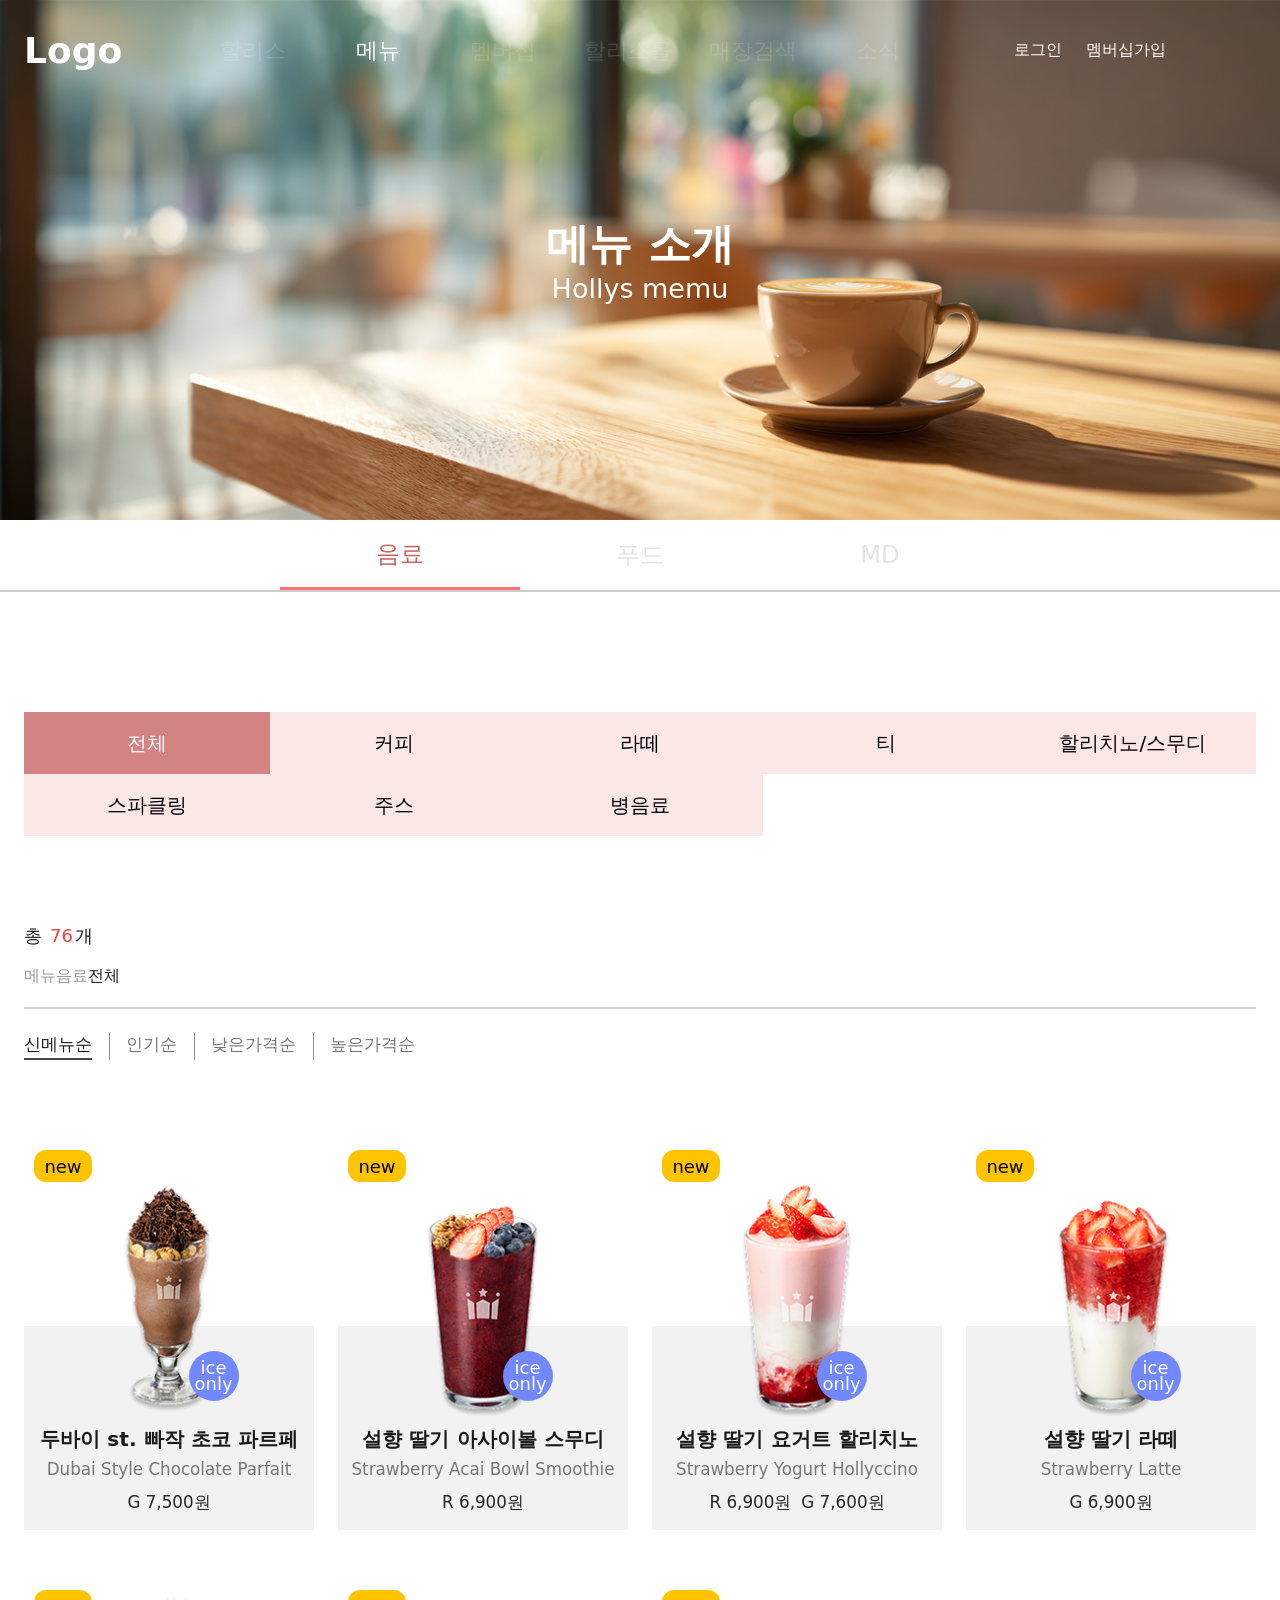
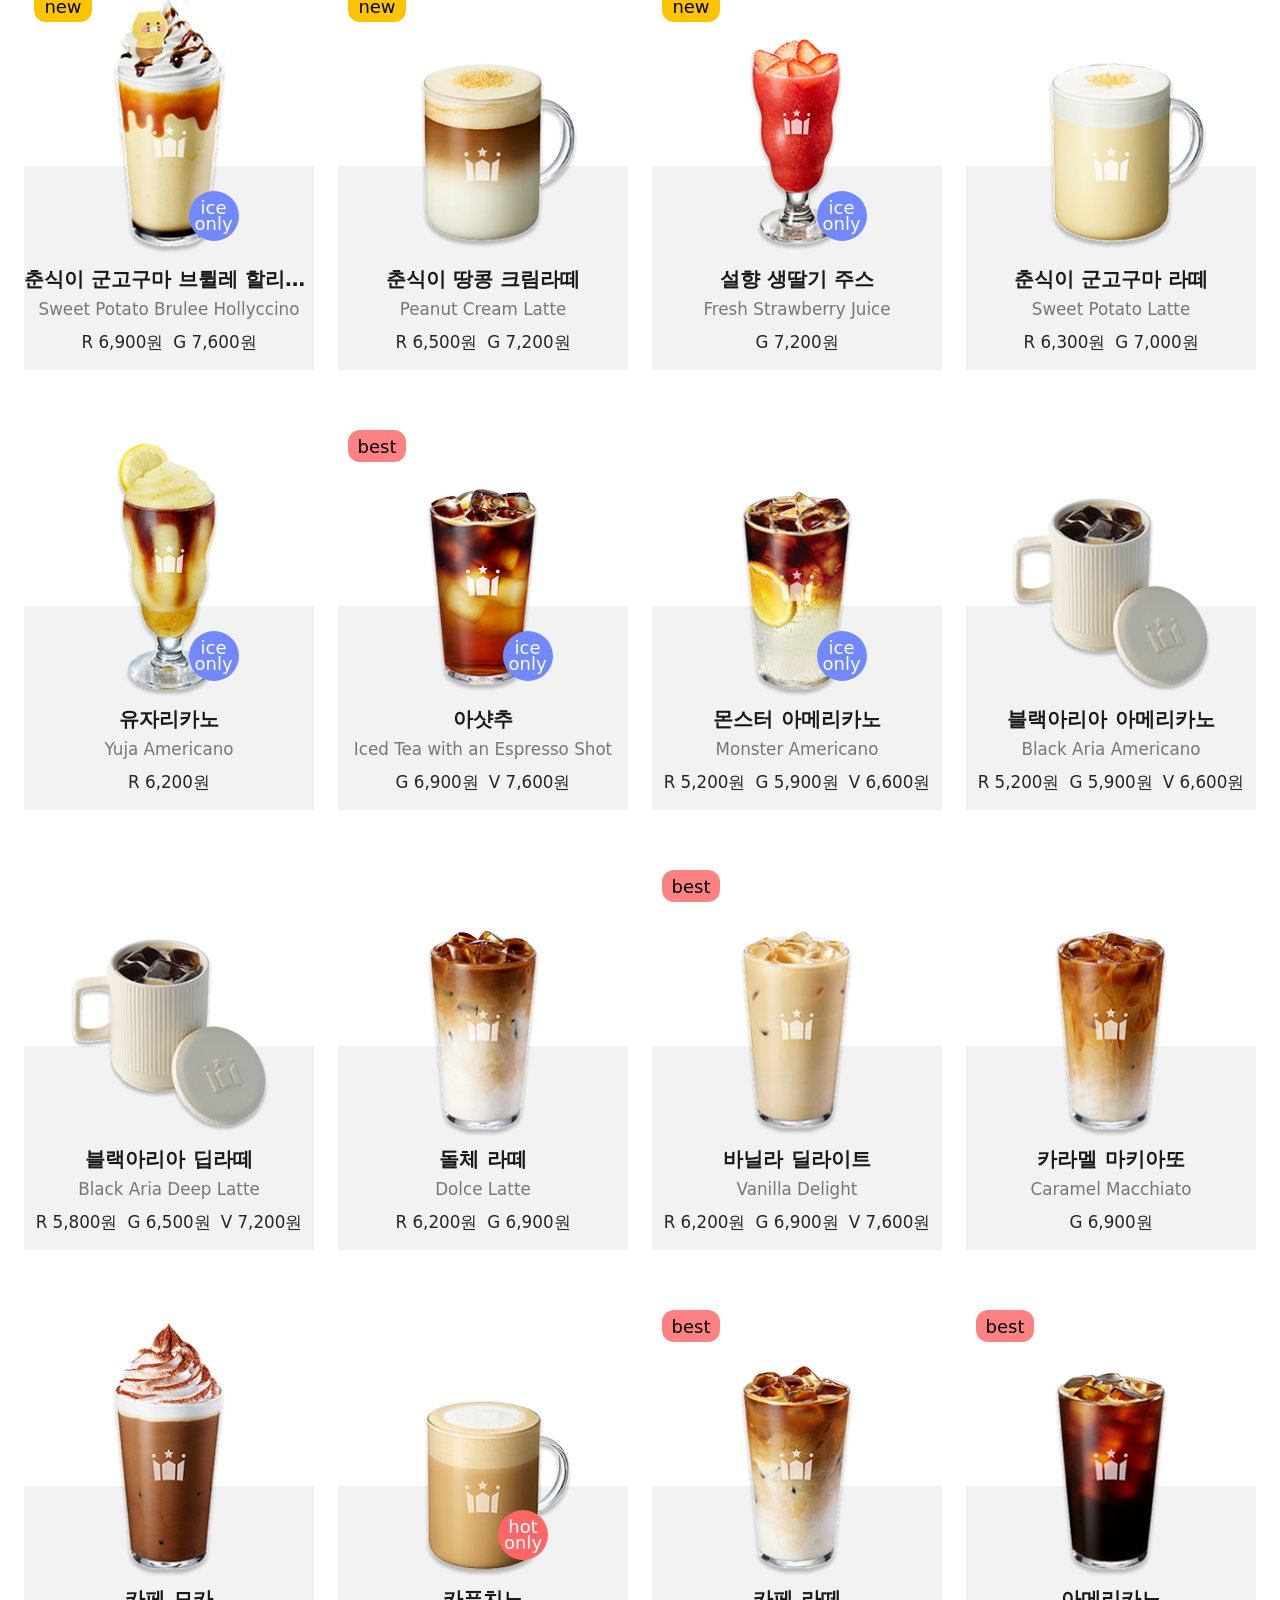
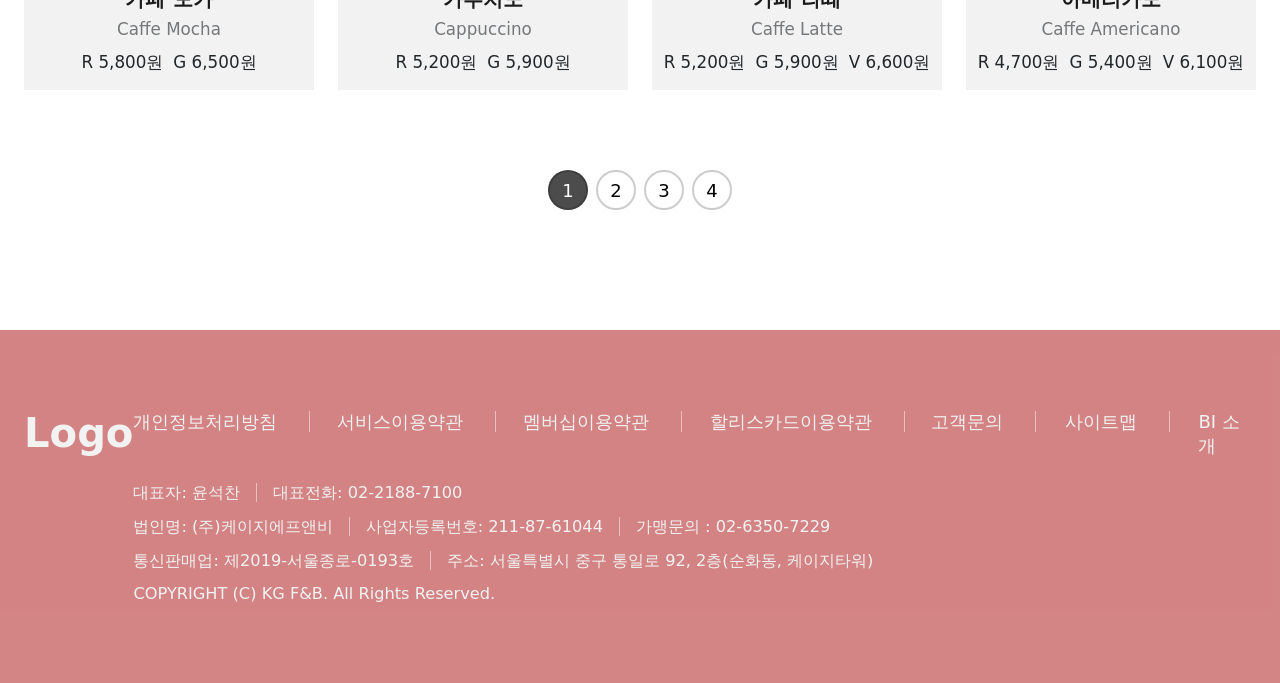
==== commit 7fee3ce2: "수정" ====
--- a/memu.html
+++ b/memu.html
@@ -45,7 +45,7 @@
             <div class="logo"><a href="index.html">Logo</a></div>
             <nav>
                <ul class="gnb">
-                  <li><a href="#holys">할리스</a>
+                  <li class="nav_disabled"><a href="#holys">할리스</a>
                      <ul class="sub">
                         <li><a href="#hollys_brand">브랜드 소개</a></li>
                         <li><a href="#hollys_bl">BI</a></li>
@@ -55,30 +55,30 @@
                   <li><a href="memu.html">메뉴</a>
                      <ul class="sub">
                         <li><a href="memu.html#memu_drink">음료</a></li>
-                        <li><a href="memu.html#memu_food">푸드</a></li>
-                        <li><a href="memu.html#memu_md">MD</a></li>
+                        <li class="nav_disabled"><a href="memu.html#memu_food">푸드</a></li>
+                        <li class="nav_disabled"><a href="memu.html#memu_md">MD</a></li>
                      </ul>
                   </li>
-                  <li><a href="#membership">멤버십</a>
+                  <li class="nav_disabled"><a href="#membership">멤버십</a>
                      <ul class="sub">
                         <li><a href="#membership_benefit">앱 혜택</a></li>
                         <li><a href="#membership_grade">멤버십 등급</a></li>
                         <li><a href="#membership_faq">FAQ</a></li>
                      </ul>
                   </li>
-                  <li><a href="#hollysmall">할리스몰</a>
+                  <li class="nav_disabled"><a href="#hollysmall">할리스몰</a>
                      <ul class="sub">
                         <li><a href="#hollysmall_hollyscard">할리스카드</a></li>
                         <li><a href="#hollysmall_hollyscon">할리스콘</a></li>
                         <li><a href="#hollysmall_smart_store">스마트스토어</a></li>
                      </ul>
                   </li>
-                  <li><a href="#store">매장검색</a>
+                  <li class="nav_disabled"><a href="#store">매장검색</a>
                      <ul class="sub">
                         <li><a href="#s_store">매장검색</a></li>
                      </ul>
                   </li>
-                  <li><a href="#news">소식</a>
+                  <li class="nav_disabled"><a href="#news">소식</a>
                      <ul class="sub">
                         <li><a href="#news_event">이벤트</a></li>
                         <li><a href="#news_notice">공지사항</a></li>
@@ -98,7 +98,7 @@
                   </div> <!-- //.m_menu__top -->
 
                   <ul class="m_gnb" id="m_gnb">
-                     <li>
+                     <li class="nav_disabled">
                         <button type="button" class="m_link">
                            마이페이지 <i class="fa-solid fa-chevron-down"></i>
                         </button>
@@ -110,7 +110,7 @@
                            <li><a href="#my_shoppingbag">- 장바구니</a></li>
                         </ul>
                      </li>
-                     <li>
+                     <li class="nav_disabled">
                         <button type="button" class="m_link">
                            할리스 <i class="fa-solid fa-chevron-down"></i>
                         </button>
@@ -127,12 +127,12 @@
                         </button>
                         <ul class="m_sub">
                            <li><a href="memu.html#memu_drink">- 음료</a></li>
-                           <li><a href="memu.html#memu_food">- 푸드</a></li>
-                           <li><a href="memu.html#memu_md">- MD</a></li>
+                           <li class="nav_disabled"><a href="memu.html#memu_food">- 푸드</a></li>
+                           <li class="nav_disabled"><a href="memu.html#memu_md">- MD</a></li>
                         </ul>
                      </li>
 
-                     <li>
+                     <li class="nav_disabled">
                         <button type="button" class="m_link">
                            멤버십 <i class="fa-solid fa-chevron-down"></i>
                         </button>
@@ -143,7 +143,7 @@
                         </ul>
                      </li>
 
-                     <li>
+                     <li class="nav_disabled">
                         <button type="button" class="m_link">
                            할리스몰 <i class="fa-solid fa-chevron-down"></i>
                         </button>
@@ -154,7 +154,7 @@
                         </ul>
                      </li>
 
-                     <li>
+                     <li class="nav_disabled">
                         <button type="button" class="m_link">
                            매장찾기 <i class="fa-solid fa-chevron-down"></i>
                         </button>
@@ -163,7 +163,7 @@
                         </ul>
                      </li>
 
-                     <li>
+                     <li class="nav_disabled">
                         <button type="button" class="m_link">
                            소식 <i class="fa-solid fa-chevron-down"></i>
                         </button>
@@ -177,12 +177,12 @@
 
                   <div class="m_menu__bottom">
                      <div class="m_menu__cta">
-                        <a href="#login" class="m_btn">멤버십 로그인</a>
-                        <a href="#signup" class="m_btn m_btn--dark">멤버십 가입</a>
+                        <a href="#login" class="m_btn nav_disabled">멤버십 로그인</a>
+                        <a href="#signup" class="m_btn m_btn--dark nav_disabled">멤버십 가입</a>
                      </div> <!-- //.m_menu__bottom -->
 
                      <ul class="m_menu__util">
-                        <li class="m_lang_container">
+                        <li class="m_lang_container nav_disabled">
                            <button type="button" class="m_lang_btn">
                               <i class="bx bx-globe-alt"></i>
                               <span>Language</span>
@@ -194,9 +194,9 @@
                               <li><a href="#cha">中国语</a></li>
                            </ul>
                         </li>
-                        <li><a href="#shoppingbag"><i class="bx bx-groceries"></i>장바구니</a></li>
-                        <li><a href="#Help"><i class="fa-regular fa-circle-question"></i>도움말</a></li>
-                        <li><a href="#conditions"><i class="fa-regular fa-circle-user"></i>서비스 이용 약관</a></li>
+                        <li class="nav_disabled"><a href="#shoppingbag"><i class="bx bx-groceries"></i>장바구니</a></li>
+                        <li class="nav_disabled"><a href="#Help"><i class="fa-regular fa-circle-question"></i>도움말</a></li>
+                        <li class="nav_disabled"><a href="#conditions"><i class="fa-regular fa-circle-user"></i>서비스 이용 약관</a></li>
                      </ul>
                   </div> <!-- //.m_menu__bottom -->
                </div> <!-- //.m_menu__panel -->
@@ -247,8 +247,8 @@
                <div class="inner">
                   <ul class="tab_list">
                      <li><button type="button" class="tab_btn on"  data-tab="memu_drink">음료</button></li>
-                     <li><button type="button" class="tab_btn"  data-tab="memu_food">푸드</button></li>
-                     <li><button type="button" class="tab_btn"  data-tab="memu_md">MD</button></li>
+                     <li class="nav_disabled"><button type="button" class="tab_btn" disabled data-tab="memu_food">푸드</button></li>
+                     <li class="nav_disabled"><button type="button" class="tab_btn" disabled data-tab="memu_md">MD</button></li>
                   </ul>
                </div> <!-- //.inner -->
             </div> <!-- //main_tab -->
--- a/css/common.css
+++ b/css/common.css
@@ -659,4 +659,13 @@
    content: '';
    padding-right: 16px;
    border-right: 1px solid rgba(255, 255, 255, 0.5);
-}+}
+
+/* ── 비활성화 nav 항목 ── */
+.nav_disabled,
+.nav_disabled > a,
+.nav_disabled > button {
+   pointer-events: none !important;
+   opacity: 0.38;
+   cursor: default !important;
+}
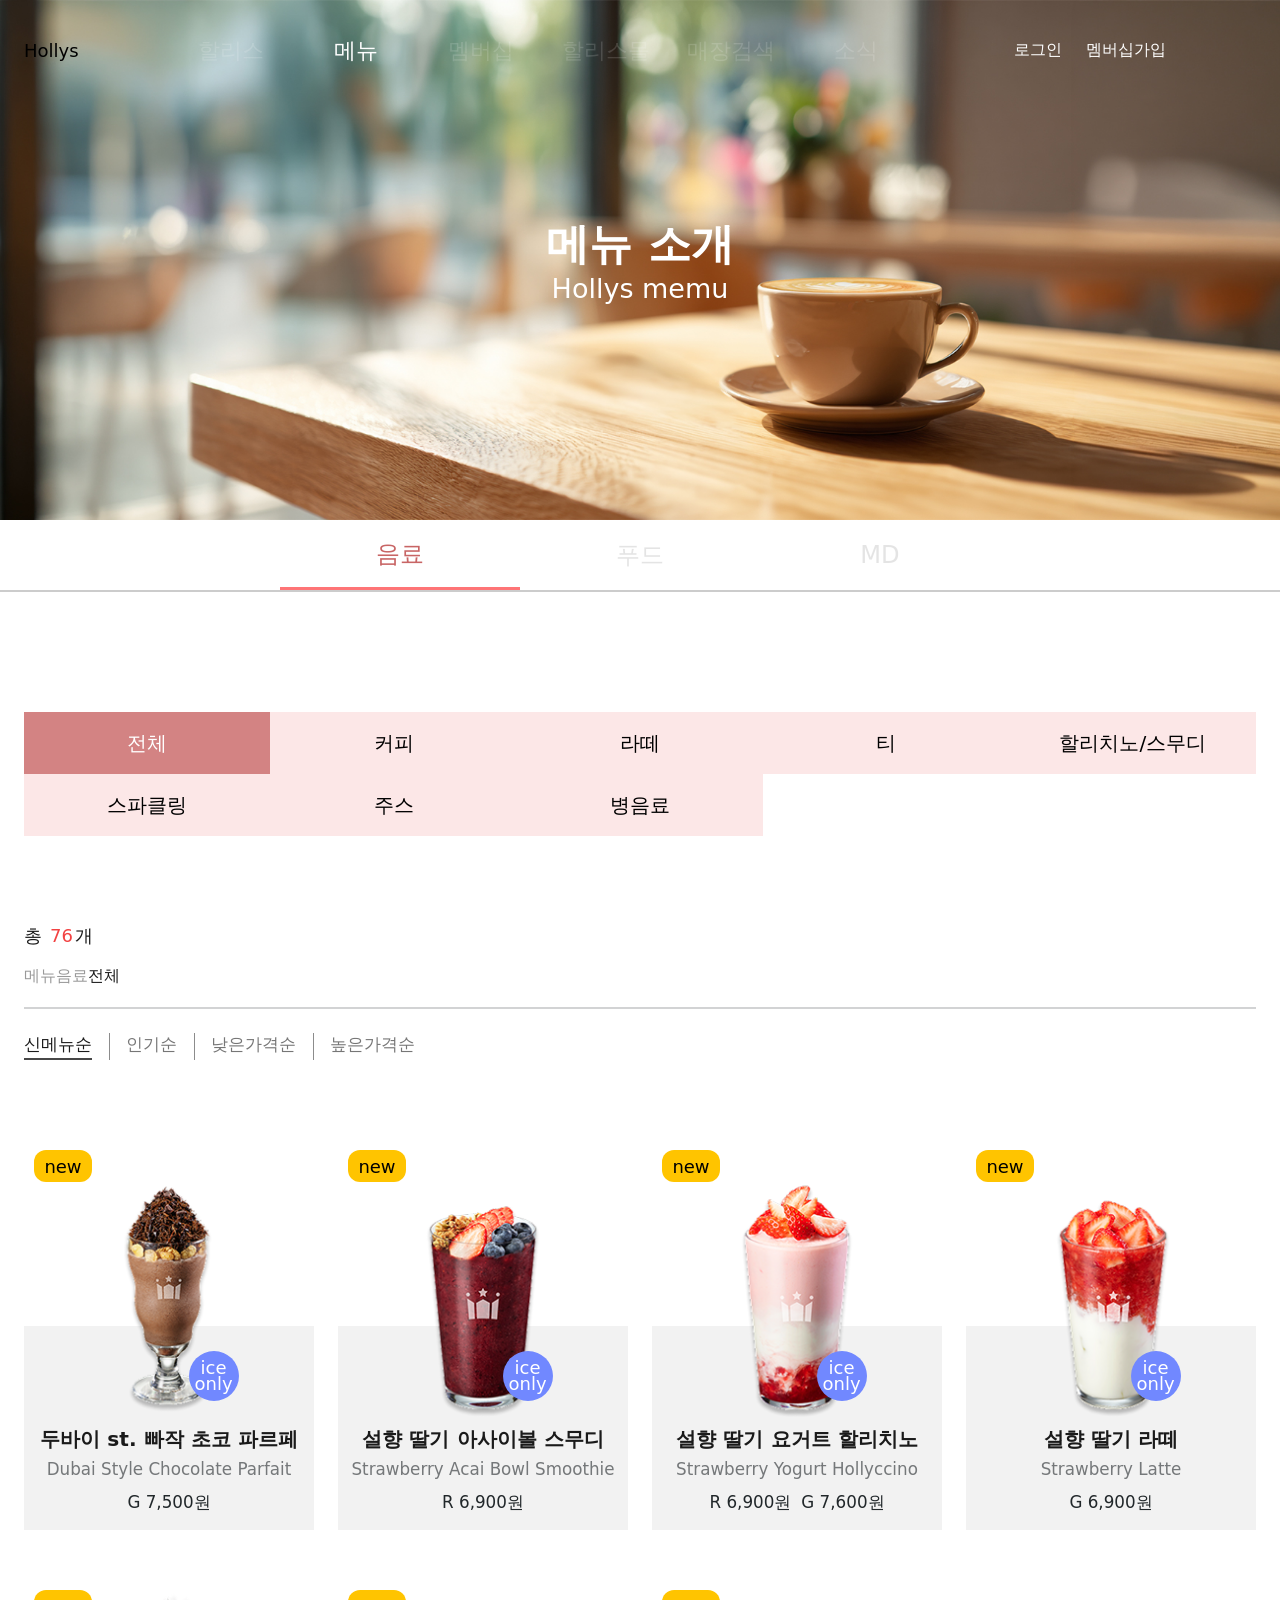
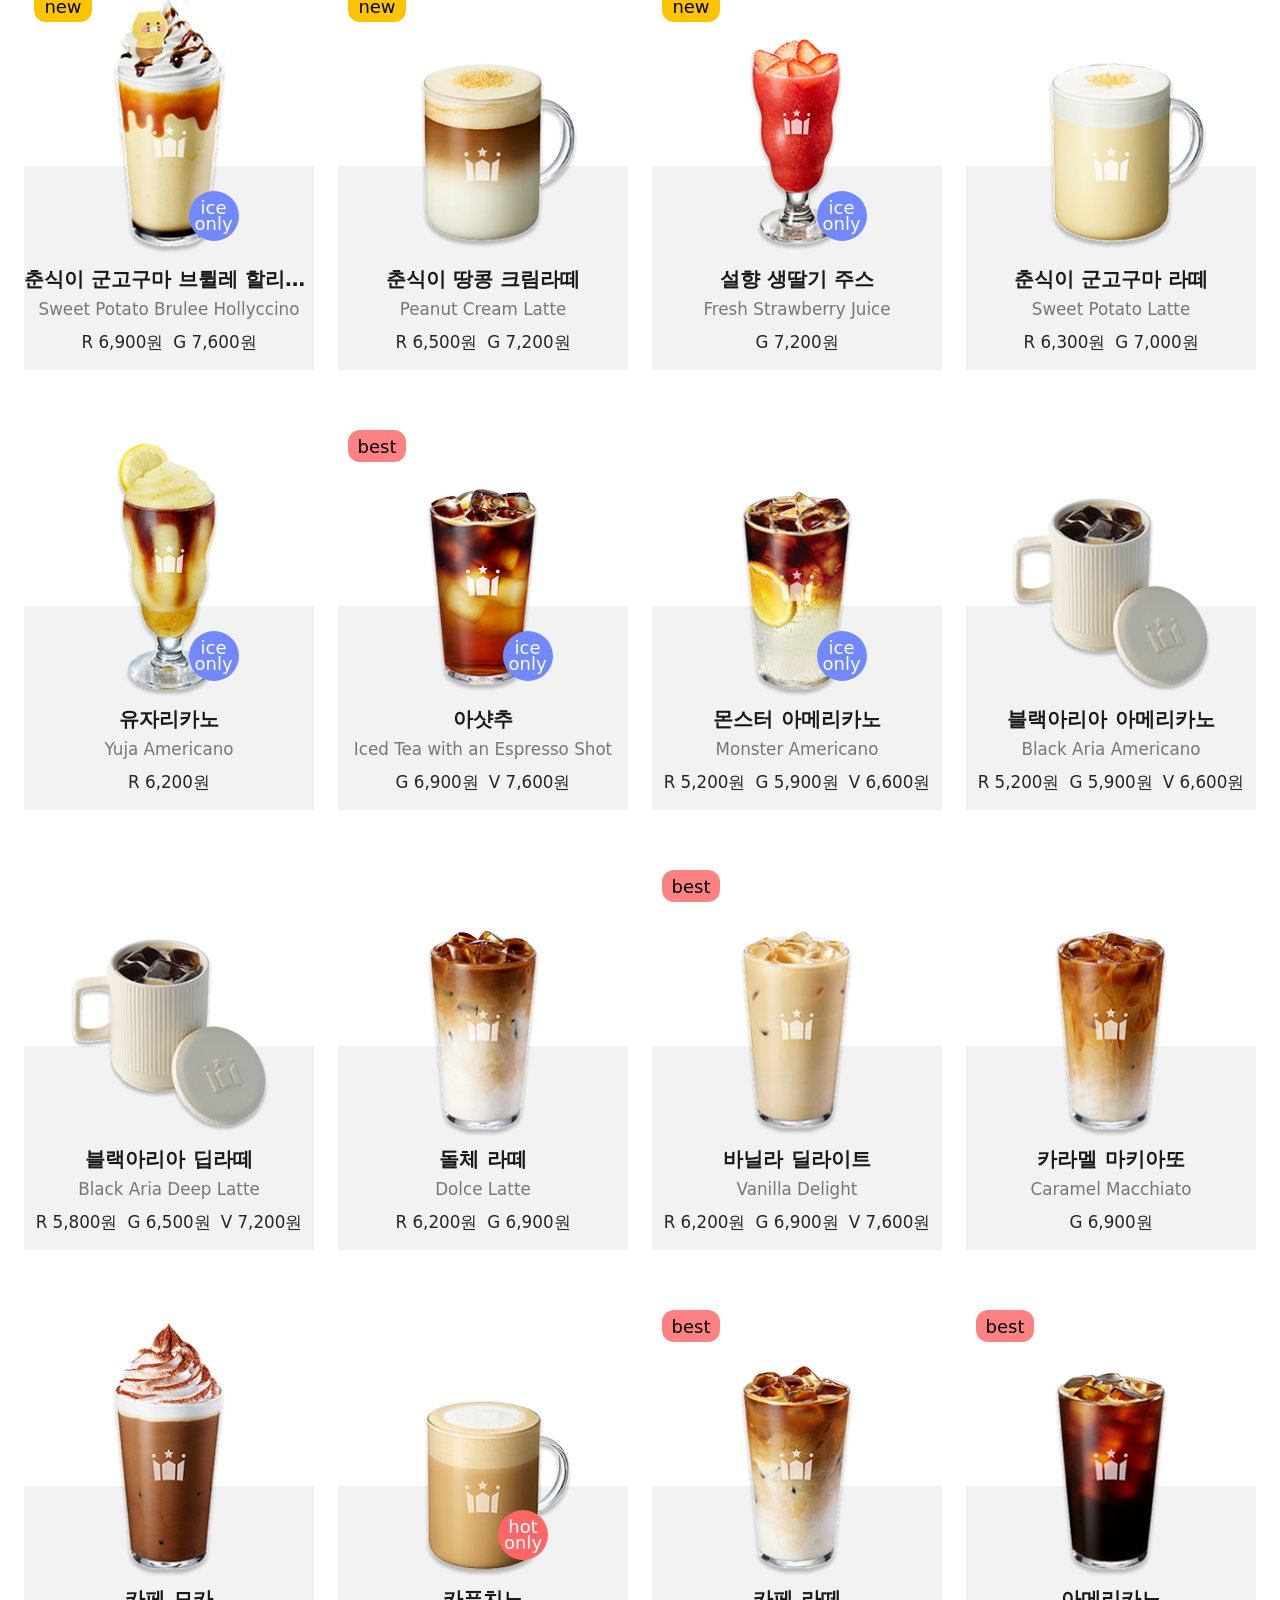
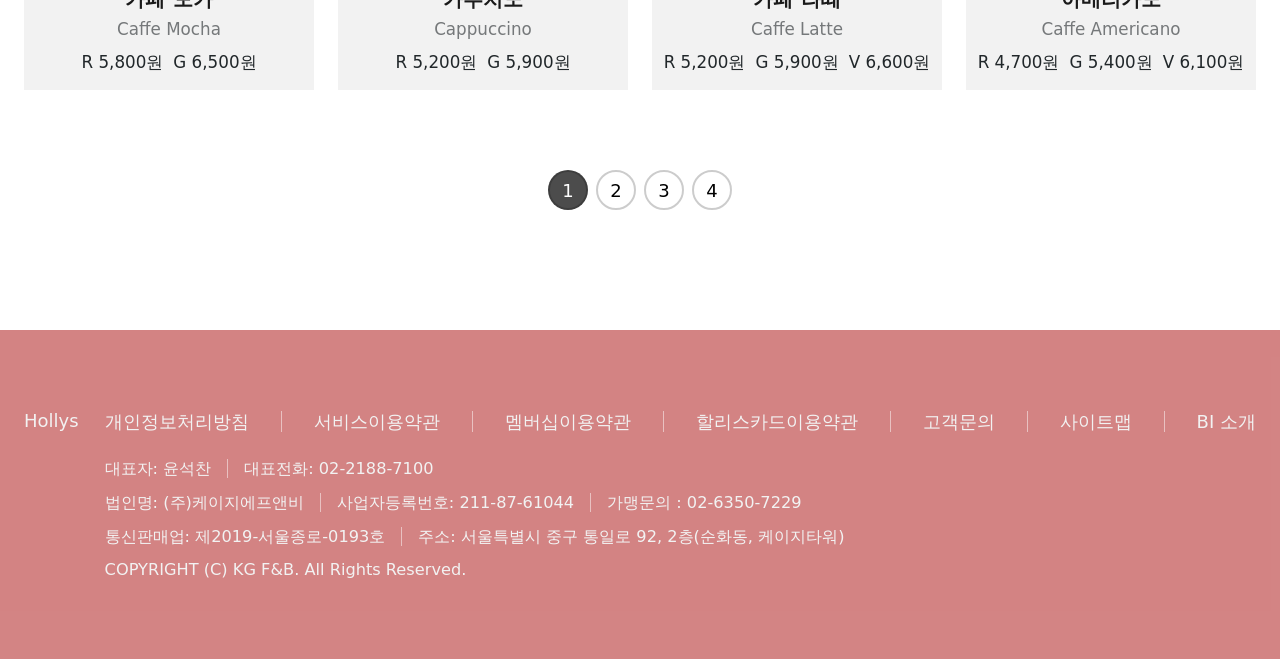
==== commit 9b122b6d: "수정" ====
--- a/memu.html
+++ b/memu.html
@@ -42,7 +42,7 @@
    <div class="wrap">
       <header id="site_header">
          <div class="inner">
-            <div class="logo"><a href="index.html">Logo</a></div>
+            <div class="hollys"><a href="index.html">Hollys</a></div>
             <nav>
                <ul class="gnb">
                   <li class="nav_disabled"><a href="#holys">할리스</a>
@@ -91,7 +91,7 @@
                <div class="m_menu__overlay"></div>
                <div class="m_menu__panel" role="dialog" aria-modal="true" aria-label="모바일 메뉴">
                   <div class="m_menu__top">
-                     <div class="m_menu__logo">Logo</div>
+                     <div class="m_menu__logo">Hollys</div>
                      <button type="button" class="m_menu__close" aria-label="메뉴 닫기">
                         <i class="bx bx-x bx-flip-vertical"></i>
                      </button>
@@ -1626,7 +1626,7 @@
       </main>
       <footer>
          <div class="inner">
-            <div class="logo">Logo</div>
+            <div class="hollys">Hollys</div>
             <div class="f_right">
                <div class="top_box">
                   <a href="#infocard"><em>개인정보처리방침</em></a>
